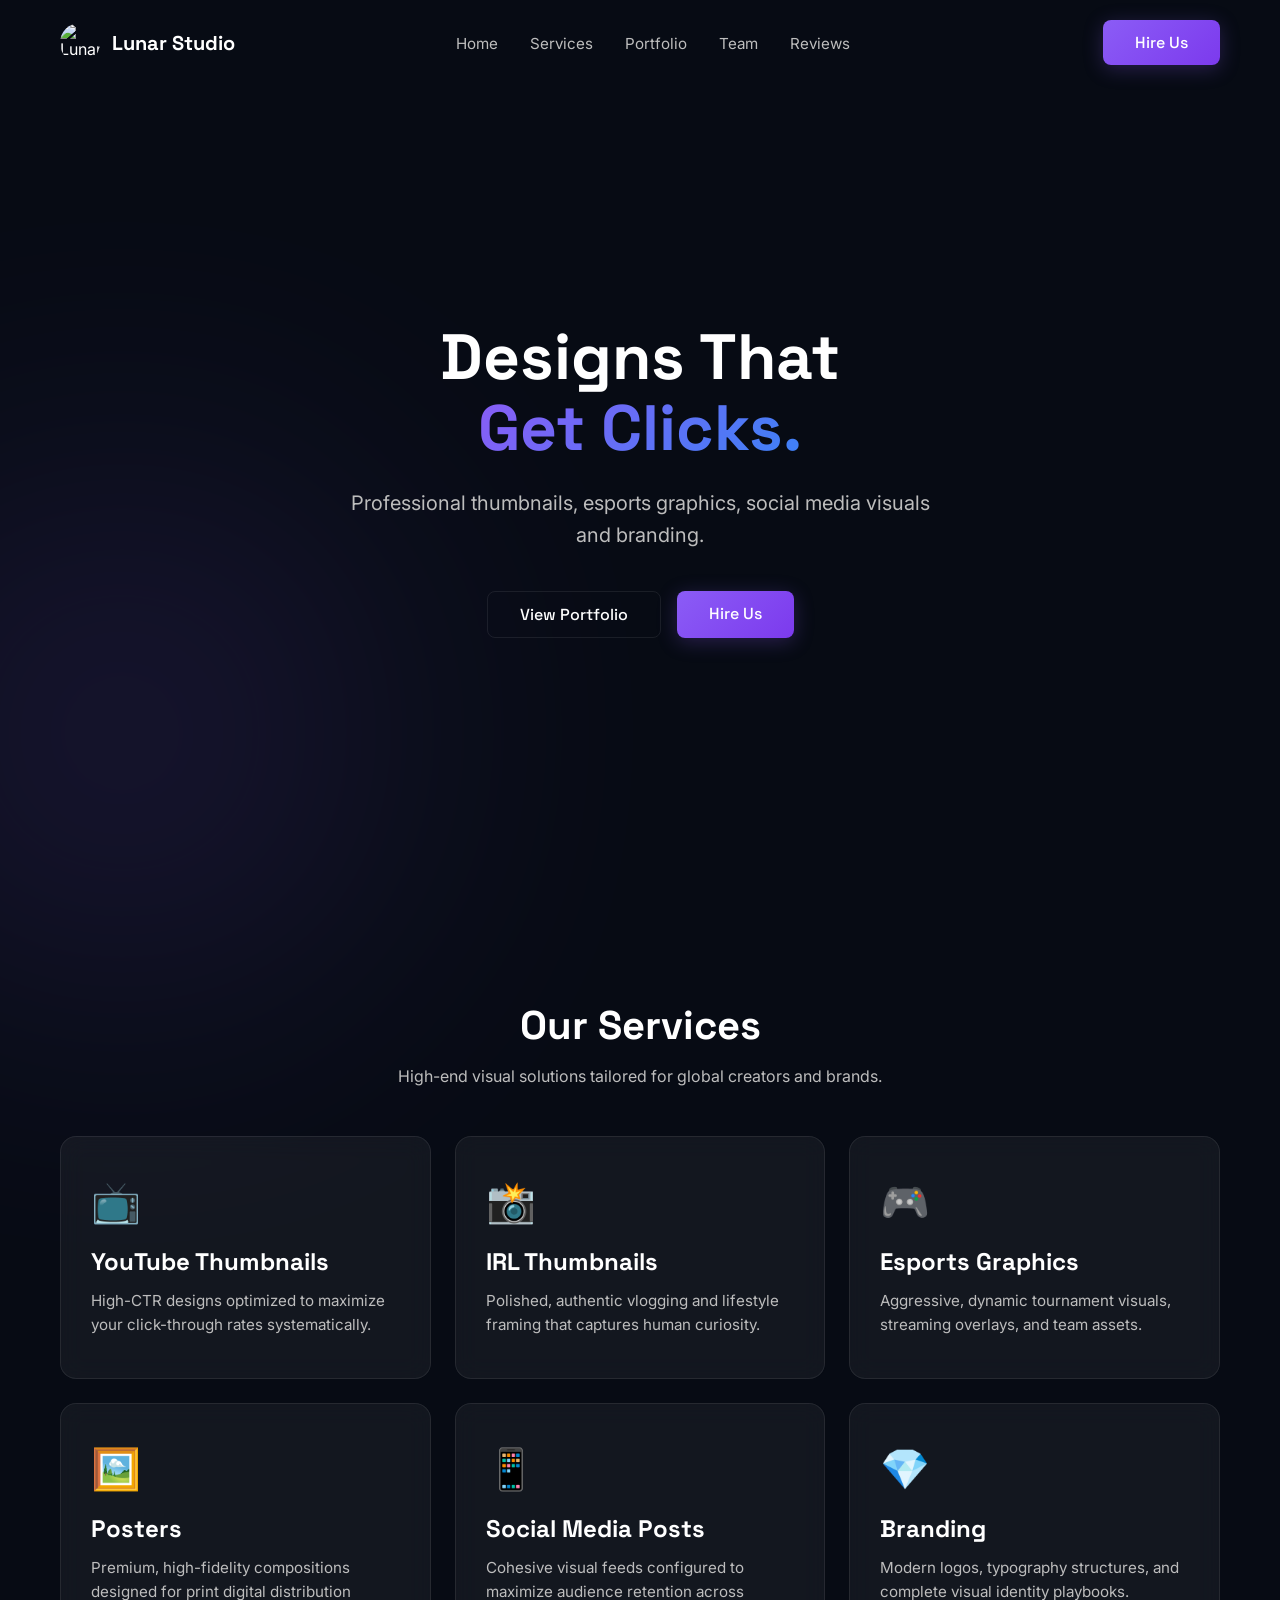
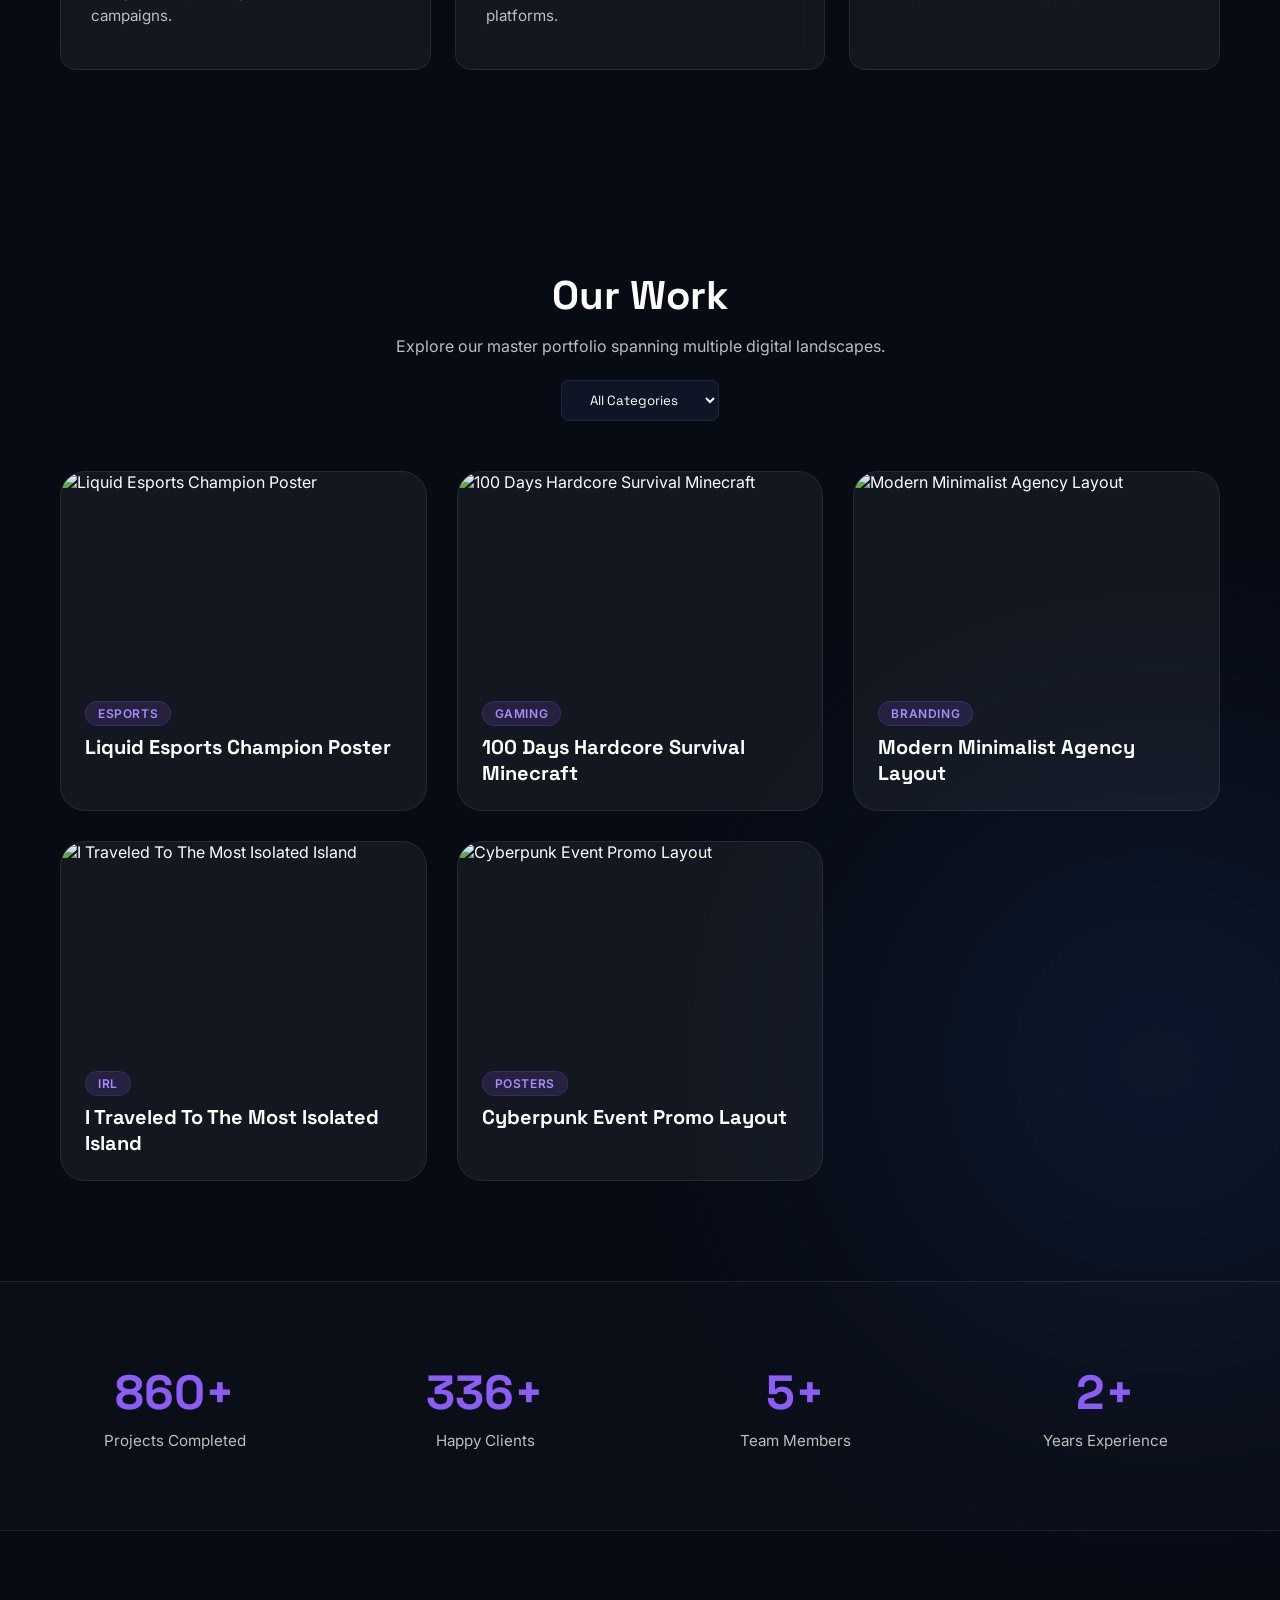
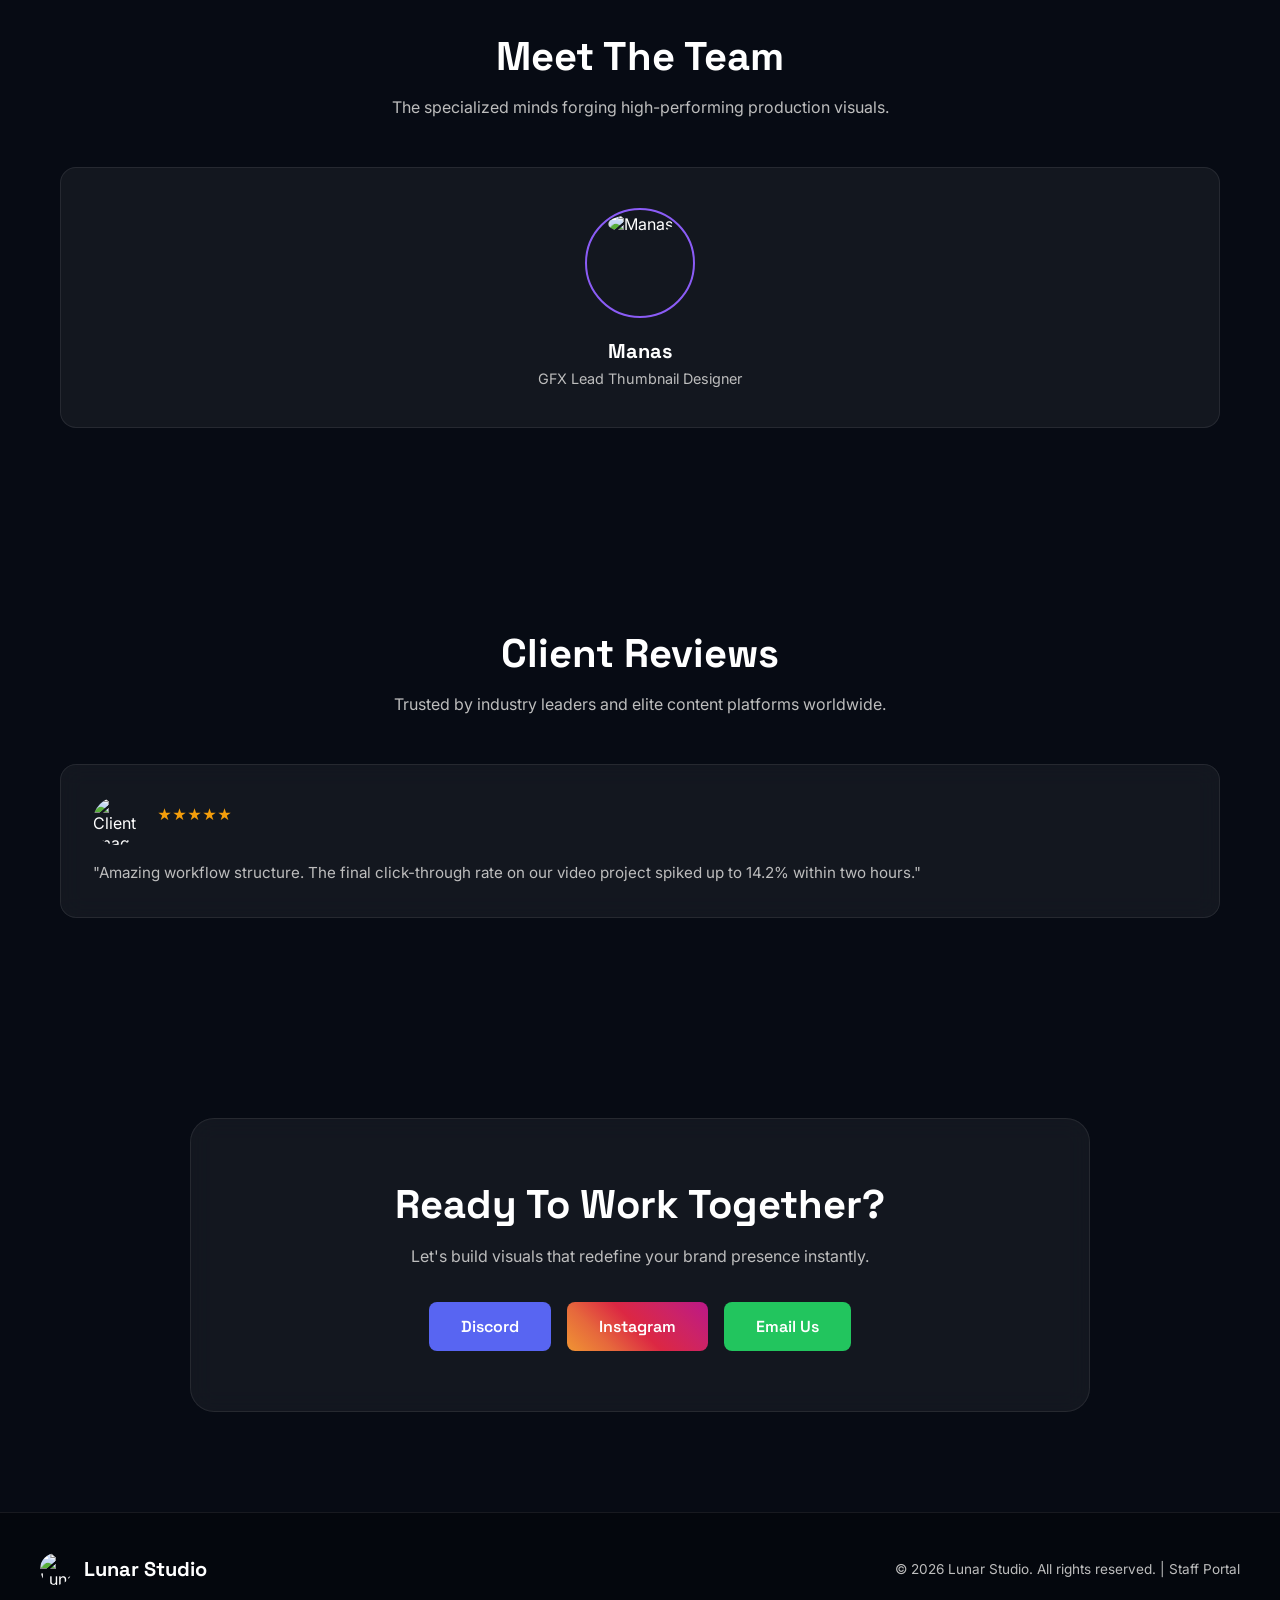
==== index.html @ 613030e0 "Add files via upload" ====
<!DOCTYPE html>
<html lang="en">
<head>
    <meta charset="UTF-8">
    <meta name="viewport" content="width=device-width, initial-scale=1.0">
    <title>Lunar Studio | Premium Creative Agency</title>
    <link rel="preconnect" href="https://fonts.googleapis.com">
    <link rel="preconnect" href="https://fonts.gstatic.com" crossorigin>
    <link href="https://fonts.googleapis.com/css2?family=Inter:wght@400;500;600&family=Space+Grotesk:wght@500;700&display=swap" rel="stylesheet">
    <link rel="stylesheet" href="style.css">
</head>
<body>

    <div class="glow-orb orb-1"></div>
    <div class="glow-orb orb-2"></div>

    <nav class="navbar">
        <div class="nav-container">
            <a href="#" class="logo-container">
                <img id="site-logo" src="https://placehold.co/100x100/8b5cf6/ffffff?text=LUNAR" alt="Lunar Studio Logo" class="nav-logo">
                <span class="agency-name">Lunar Studio</span>
            </a>
            <ul class="nav-links" id="nav-links">
                <li><a href="#home">Home</a></li>
                <li><a href="#services">Services</a></li>
                <li><a href="#portfolio">Portfolio</a></li>
                <li><a href="#team">Team</a></li>
                <li><a href="#reviews">Reviews</a></li>
                <li><a href="#contact" class="btn btn-primary mobile-cta">Hire Us</a></li>
            </ul>
            <a href="#contact" class="btn btn-primary desktop-cta">Hire Us</a>
            <button class="hamburger" id="hamburger" aria-label="Toggle Menu">
                <span></span>
                <span></span>
                <span></span>
            </button>
        </div>
    </nav>

    <section id="home" class="hero">
        <div class="hero-content">
            <h1 class="hero-headline">Designs That<br><span class="text-gradient">Get Clicks.</span></h1>
            <p class="hero-subheadline">Professional thumbnails, esports graphics, social media visuals and branding.</p>
            <div class="hero-btns">
                <a href="#portfolio" class="btn btn-secondary">View Portfolio</a>
                <a href="#contact" class="btn btn-primary">Hire Us</a>
            </div>
        </div>
    </section>

    <section id="services" class="services">
        <div class="section-header">
            <h2>Our Services</h2>
            <p>High-end visual solutions tailored for global creators and brands.</p>
        </div>
        <div class="services-grid">
            <div class="service-card">
                <div class="service-icon">📺</div>
                <h3>YouTube Thumbnails</h3>
                <p>High-CTR designs optimized to maximize your click-through rates systematically.</p>
            </div>
            <div class="service-card">
                <div class="service-icon">📸</div>
                <h3>IRL Thumbnails</h3>
                <p>Polished, authentic vlogging and lifestyle framing that captures human curiosity.</p>
            </div>
            <div class="service-card">
                <div class="service-icon">🎮</div>
                <h3>Esports Graphics</h3>
                <p>Aggressive, dynamic tournament visuals, streaming overlays, and team assets.</p>
            </div>
            <div class="service-card">
                <div class="service-icon">🖼️</div>
                <h3>Posters</h3>
                <p>Premium, high-fidelity compositions designed for print digital distribution campaigns.</p>
            </div>
            <div class="service-card">
                <div class="service-icon">📱</div>
                <h3>Social Media Posts</h3>
                <p>Cohesive visual feeds configured to maximize audience retention across platforms.</p>
            </div>
            <div class="service-card">
                <div class="service-icon">💎</div>
                <h3>Branding</h3>
                <p>Modern logos, typography structures, and complete visual identity playbooks.</p>
            </div>
        </div>
    </section>

    <section id="portfolio" class="portfolio">
        <div class="section-header">
            <h2>Our Work</h2>
            <p>Explore our master portfolio spanning multiple digital landscapes.</p>
            <div class="filter-container">
                <select id="portfolio-filter" class="filter-dropdown">
                    <option value="All">All Categories</option>
                    <option value="Gaming">Gaming</option>
                    <option value="IRL">IRL</option>
                    <option value="Esports">Esports</option>
                    <option value="Posters">Posters</option>
                    <option value="Branding">Branding</option>
                </select>
            </div>
        </div>
        <div class="portfolio-grid" id="portfolio-grid">
            </div>
    </section>

    <section class="stats">
        <div class="stats-grid">
            <div class="stat-item">
                <h3 class="stat-number" data-target="1200">0</h3>
                <p>Projects Completed</p>
            </div>
            <div class="stat-item">
                <h3 class="stat-number" data-target="450">0</h3>
                <p>Happy Clients</p>
            </div>
            <div class="stat-item">
                <h3 class="stat-number" data-target="12">0</h3>
                <p>Team Members</p>
            </div>
            <div class="stat-item">
                <h3 class="stat-number" data-target="5">0</h3>
                <p>Years Experience</p>
            </div>
        </div>
    </section>

    <section id="team" class="team">
        <div class="section-header">
            <h2>Meet The Team</h2>
            <p>The specialized minds forging high-performing production visuals.</p>
        </div>
        <div class="team-grid" id="team-grid">
            </div>
    </section>

    <section id="reviews" class="reviews">
        <div class="section-header">
            <h2>Client Reviews</h2>
            <p>Trusted by industry leaders and elite content platforms worldwide.</p>
        </div>
        <div class="reviews-grid" id="reviews-grid">
            </div>
    </section>

      <!-- Contact Section -->
    <section id="contact" class="contact">
        <div class="contact-card">
            <h2>Ready To Work Together?</h2>
            <p>Let's build visuals that redefine your brand presence instantly.</p>
            <div class="contact-buttons">
                <!-- Discord Server Invite Link -->
                <a href="https://discord.gg/dJpyZ68eRt" target="_blank" rel="noopener noreferrer" class="btn-social discord">Discord</a>
                
                <!-- Instagram Profile Link -->
                <a href="https://www.instagram.com/lunarstudiooo?igsh=M3kwbTF4eXU2NmFo" target="_blank" rel="noopener noreferrer" class="btn-social instagram">Instagram</a>
                
                <!-- Direct Email Action Link -->
                <a href="mailto:officailluanarstudio@gmail.com" class="btn-social email">Email Us</a>
            </div>
        </div>
    </section>


    <footer class="footer">
        <div class="footer-container">
            <div class="footer-left">
                <img src="https://placehold.co/100x100/8b5cf6/ffffff?text=LUNAR" alt="Lunar Studio Logo" class="footer-logo logo-ref">
                <span class="agency-name">Lunar Studio</span>
            </div>
            <p class="copyright">&copy; 2026 Lunar Studio. All rights reserved. | <a href="adminpanel/index.html" class="admin-link">Staff Portal</a></p>
        </div>
    </footer>

    <div class="modal" id="portfolio-modal" aria-hidden="true">
        <button class="modal-close" id="modal-close" aria-label="Close Preview">&times;</button>
        <div class="modal-content">
            <img src="" id="modal-img" alt="Enlarged Portfolio View">
            <div class="modal-meta">
                <span class="badge" id="modal-badge">Category</span>
                <h3 id="modal-title">Project Title</h3>
            </div>
        </div>
    </div>

    <script src="script.js"></script>
</body>
</html>
---- style.css ----
/* Base Variables & Layout */
:root {
    --primary: #8B5CF6;
    --secondary: #3B82F6;
    --background: #070B14;
    --card-bg: rgba(255, 255, 255, 0.05);
    --border: rgba(255, 255, 255, 0.08);
    --text-main: #FFFFFF;
    --text-muted: #BDBDBD;
    --font-heading: 'Space Grotesk', sans-serif;
    --font-body: 'Inter', sans-serif;
}

* {
    box-sizing: border-box;
    margin: 0;
    padding: 0;
    scroll-behavior: smooth;
}

body {
    background-color: var(--background);
    color: var(--text-main);
    font-family: var(--font-body);
    overflow-x: hidden;
    position: relative;
}

/* Background Ambient Glows */
.glow-orb {
    position: absolute;
    width: 500px;
    height: 500px;
    border-radius: 50%;
    pointer-events: none;
    z-index: -1;
    filter: blur(140px);
    opacity: 0.15;
}
.orb-1 {
    top: 10%;
    left: -10%;
    background: var(--primary);
}
.orb-2 {
    top: 50%;
    right: -10%;
    background: var(--secondary);
}

/* Global Typography Elements */
h1, h2, h3 {
    font-family: var(--font-heading);
    font-weight: 700;
}

.text-gradient {
    background: linear-gradient(135deg, var(--primary), var(--secondary));
    -webkit-background-clip: text;
    -webkit-text-fill-color: transparent;
}

.section-header {
    text-align: center;
    max-width: 600px;
    margin: 0 auto 50px auto;
    padding: 0 20px;
}

.section-header h2 {
    font-size: 2.5rem;
    margin-bottom: 15px;
}

.section-header p {
    color: var(--text-muted);
}

/* Resilient Buttons */
.btn {
    display: inline-block;
    padding: 12px 32px;
    font-family: var(--font-heading);
    font-weight: 500;
    text-decoration: none;
    border-radius: 8px;
    transition: transform 0.2s cubic-bezier(0.16, 1, 0.3, 1), box-shadow 0.2s ease;
    cursor: pointer;
}

.btn-primary {
    background: linear-gradient(135deg, var(--primary), #7c3aed);
    color: white;
    border: none;
    box-shadow: 0 4px 20px rgba(139, 92, 246, 0.25);
}

.btn-primary:hover {
    transform: translateY(-2px);
    box-shadow: 0 6px 24px rgba(139, 92, 246, 0.4);
}

.btn-secondary {
    background: transparent;
    color: white;
    border: 1px solid var(--border);
}

.btn-secondary:hover {
    background: rgba(255, 255, 255, 0.03);
    border-color: var(--text-muted);
}

/* Glassmorphism Layout Foundations */
.glass-panel {
    background: var(--card-bg);
    backdrop-filter: blur(12px);
    -webkit-backdrop-filter: blur(12px);
    border: 1px solid var(--border);
}

/* Navbar Component */
.navbar {
    position: fixed;
    top: 0;
    width: 100%;
    z-index: 1000;
    transition: background-color 0.3s ease, border-color 0.3s ease;
    border-bottom: 1px solid transparent;
}

.navbar.scrolled {
    background: rgba(7, 11, 20, 0.75);
    backdrop-filter: blur(16px);
    -webkit-backdrop-filter: blur(16px);
    border-bottom-color: var(--border);
}

.nav-container {
    max-width: 1200px;
    margin: 0 auto;
    padding: 20px;
    display: flex;
    justify-content: space-between;
    align-items: center;
}

.logo-container {
    display: flex;
    align-items: center;
    gap: 12px;
    text-decoration: none;
    color: #fff;
}

.nav-logo {
    width: 40px;
    height: 40px;
    border-radius: 50%;
    object-fit: cover;
}

.agency-name {
    font-family: var(--font-heading);
    font-weight: 700;
    font-size: 1.25rem;
}

.nav-links {
    display: flex;
    align-items: center;
    gap: 32px;
    list-style: none;
}

.nav-links a {
    color: var(--text-muted);
    text-decoration: none;
    font-size: 0.95rem;
    transition: color 0.2s ease;
}

.nav-links a:hover {
    color: #fff;
}

.mobile-cta { display: none; }
.hamburger { display: none; background: none; border: none; cursor: pointer; }

/* Hero Component */
.hero {
    min-height: 100vh;
    display: flex;
    align-items: center;
    justify-content: center;
    text-align: center;
    padding: 120px 20px 60px 20px;
}

.hero-headline {
    font-size: 4rem;
    line-height: 1.1;
    margin-bottom: 24px;
}

.hero-subheadline {
    color: var(--text-muted);
    font-size: 1.25rem;
    max-width: 600px;
    margin: 0 auto 40px auto;
    line-height: 1.6;
}

.hero-btns {
    display: flex;
    gap: 16px;
    justify-content: center;
}

/* Services Layout */
.services { padding: 100px 20px; max-width: 1200px; margin: 0 auto; }
.services-grid {
    display: grid;
    grid-template-columns: repeat(auto-fit, minmax(300px, 1fr));
    gap: 24px;
}

.service-card {
    background: var(--card-bg);
    backdrop-filter: blur(12px);
    -webkit-backdrop-filter: blur(12px);
    border: 1px solid var(--border);
    padding: 40px 30px;
    border-radius: 16px;
    transition: transform 0.3s cubic-bezier(0.16, 1, 0.3, 1), box-shadow 0.3s ease;
}

.service-card:hover {
    transform: translateY(-8px);
    border-color: rgba(139, 92, 246, 0.3);
    box-shadow: 0 12px 30px rgba(139, 92, 246, 0.1);
}

.service-icon {
    font-size: 2.5rem;
    margin-bottom: 20px;
}

.service-card h3 { font-size: 1.5rem; margin-bottom: 12px; }
.service-card p { color: var(--text-muted); line-height: 1.6; font-size: 0.95rem; }

/* Portfolio Base Layout Grid */
.portfolio { padding: 100px 20px; max-width: 1200px; margin: 0 auto; }
.filter-container { margin-top: 24px; }
.filter-dropdown {
    background: #0d1527;
    color: white;
    border: 1px solid var(--border);
    padding: 10px 24px;
    border-radius: 8px;
    font-family: var(--font-heading);
    cursor: pointer;
    outline: none;
}

.portfolio-grid {
    display: grid;
    grid-template-columns: repeat(auto-fit, minmax(340px, 1fr));
    gap: 30px;
}

.portfolio-card {
    background: var(--card-bg);
    border: 1px solid var(--border);
    border-radius: 25px;
    overflow: hidden;
    cursor: pointer;
    position: relative;
    transition: opacity 0.4s ease, transform 0.4s ease;
}

.portfolio-thumb-wrapper {
    width: 100%;
    aspect-ratio: 16 / 9;
    overflow: hidden;
    position: relative;
}

.portfolio-card img {
    width: 100%;
    height: 100%;
    object-fit: cover;
    transition: transform 0.5s ease;
}

.portfolio-card:hover img {
    transform: scale(1.06);
}

.portfolio-info {
    padding: 24px;
    display: flex;
    flex-direction: column;
    gap: 8px;
}

.badge {
    align-self: flex-start;
    background: rgba(139, 92, 246, 0.15);
    color: #a78bfa;
    padding: 4px 12px;
    border-radius: 50px;
    font-size: 0.75rem;
    font-weight: 600;
    text-transform: uppercase;
    letter-spacing: 0.05em;
    border: 1px solid rgba(139, 92, 246, 0.2);
}

.portfolio-info h3 { font-size: 1.25rem; }

/* Stats Engine Elements */
.stats { padding: 80px 20px; background: rgba(255,255,255,0.01); border-top: 1px solid var(--border); border-bottom: 1px solid var(--border); }
.stats-grid { max-width: 1200px; margin: 0 auto; display: grid; grid-template-columns: repeat(auto-fit, minmax(200px, 1fr)); gap: 40px; text-align: center; }
.stat-number { font-size: 3rem; font-family: var(--font-heading); color: var(--primary); margin-bottom: 8px; }
.stat-item p { color: var(--text-muted); font-size: 0.95rem; }

/* Team Section Module Layouts */
.team { padding: 100px 20px; max-width: 1200px; margin: 0 auto; }
.team-grid { display: grid; grid-template-columns: repeat(auto-fit, minmax(250px, 1fr)); gap: 30px; }
.team-card { background: var(--card-bg); border: 1px solid var(--border); padding: 40px 24px; border-radius: 16px; text-align: center; transition: transform 0.3s ease; }
.team-card:hover { transform: translateY(-5px); }
.avatar-wrapper { width: 110px; height: 110px; border-radius: 50%; margin: 0 auto 20px auto; padding: 4px; border: 2px solid var(--primary); }
.team-avatar { width: 100%; height: 100%; border-radius: 50%; object-fit: cover; }
.team-card h3 { font-size: 1.25rem; margin-bottom: 6px; }
.team-card p { color: var(--text-muted); font-size: 0.9rem; }

/* Reviews Layout Configuration */
.reviews { padding: 100px 20px; max-width: 1200px; margin: 0 auto; }
.reviews-grid { display: grid; grid-template-columns: repeat(auto-fit, minmax(320px, 1fr)); gap: 24px; }
.review-card { background: var(--card-bg); backdrop-filter: blur(12px); -webkit-backdrop-filter: blur(12px); border: 1px solid var(--border); padding: 32px; border-radius: 16px; }
.review-user { display: flex; align-items: center; gap: 16px; margin-bottom: 16px; }
.review-avatar { width: 48px; height: 48px; border-radius: 50%; object-fit: cover; }
.star-rating { color: #f59e0b; margin-bottom: 12px; font-size: 0.9rem; }
.review-card p { color: var(--text-muted); line-height: 1.6; font-size: 0.95rem; }

/* Contact Component Interface */
.contact { padding: 100px 20px; max-width: 1200px; margin: 0 auto; }
.contact-card { background: var(--card-bg); backdrop-filter: blur(12px); -webkit-backdrop-filter: blur(12px); border: 1px solid var(--border); border-radius: 24px; padding: 60px 40px; text-align: center; max-width: 900px; margin: 0 auto; }
.contact-card h2 { font-size: 2.5rem; margin-bottom: 16px; }
.contact-card p { color: var(--text-muted); margin-bottom: 36px; }
.contact-buttons { display: flex; gap: 16px; justify-content: center; flex-wrap: wrap; }

.btn-social {
    padding: 14px 32px;
    border-radius: 8px;
    text-decoration: none;
    font-weight: 600;
    font-family: var(--font-heading);
    transition: transform 0.2s ease;
    color: #fff;
}
.btn-social:hover { transform: translateY(-3px); }
.discord { background: #5865F2; }
.instagram { background: linear-gradient(45deg, #f09433, #e6683c, #dc2743, #cc2366, #bc1888); }
.email { background: #22c55e; }

/* Footer Design Architecture */
.footer { padding: 40px 20px; border-top: 1px solid var(--border); background: #04070d; }
.footer-container { max-width: 1200px; margin: 0 auto; display: flex; justify-content: space-between; align-items: center; flex-wrap: wrap; gap: 20px; }
.footer-left { display: flex; align-items: center; gap: 12px; }
.footer-logo { width: 32px; height: 32px; border-radius: 50%; }
.copyright { color: var(--text-muted); font-size: 0.85rem; }
.admin-link { color: var(--text-muted); text-decoration: none; }
.admin-link:hover { color: var(--primary); }

/* Fullscreen Lightbox Modal */
.modal {
    position: fixed;
    top: 0; left: 0; width: 100%; height: 100%;
    background: rgba(4, 7, 13, 0.95);
    z-index: 2000;
    display: none;
    align-items: center;
    justify-content: center;
    padding: 20px;
}
.modal.active { display: flex; }
.modal-close { position: absolute; top: 24px; right: 24px; background: none; border: none; color: white; font-size: 2.5rem; cursor: pointer; }
.modal-content { max-width: 1000px; width: 100%; display: flex; flex-direction: column; gap: 20px; }
.modal-content img { width: 100%; max-height: 75vh; object-fit: contain; border-radius: 12px; }
.modal-meta { display: flex; flex-direction: column; gap: 8px; }

/* Responsive Adjustments */
@media (max-width: 900px) {
    .hero-headline { font-size: 2.75rem; }
    .desktop-cta { display: none; }
    .mobile-cta { display: block; width: 100%; text-align: center; }
    .hamburger { display: block; }
    
    .nav-links {
        position: fixed;
        top: 80px; left: -100%; width: 100%; height: calc(100vh - 80px);
        background: rgba(7, 11, 20, 0.98);
        backdrop-filter: blur(20px);
        flex-direction: column;
        padding: 40px 20px;
        justify-content: flex-start;
        gap: 30px;
        transition: left 0.3s cubic-bezier(0.16, 1, 0.3, 1);
        border-top: 1px solid var(--border);
    }
    .nav-links.active { left: 0; }
    .footer-container { flex-direction: column; text-align: center; }
}
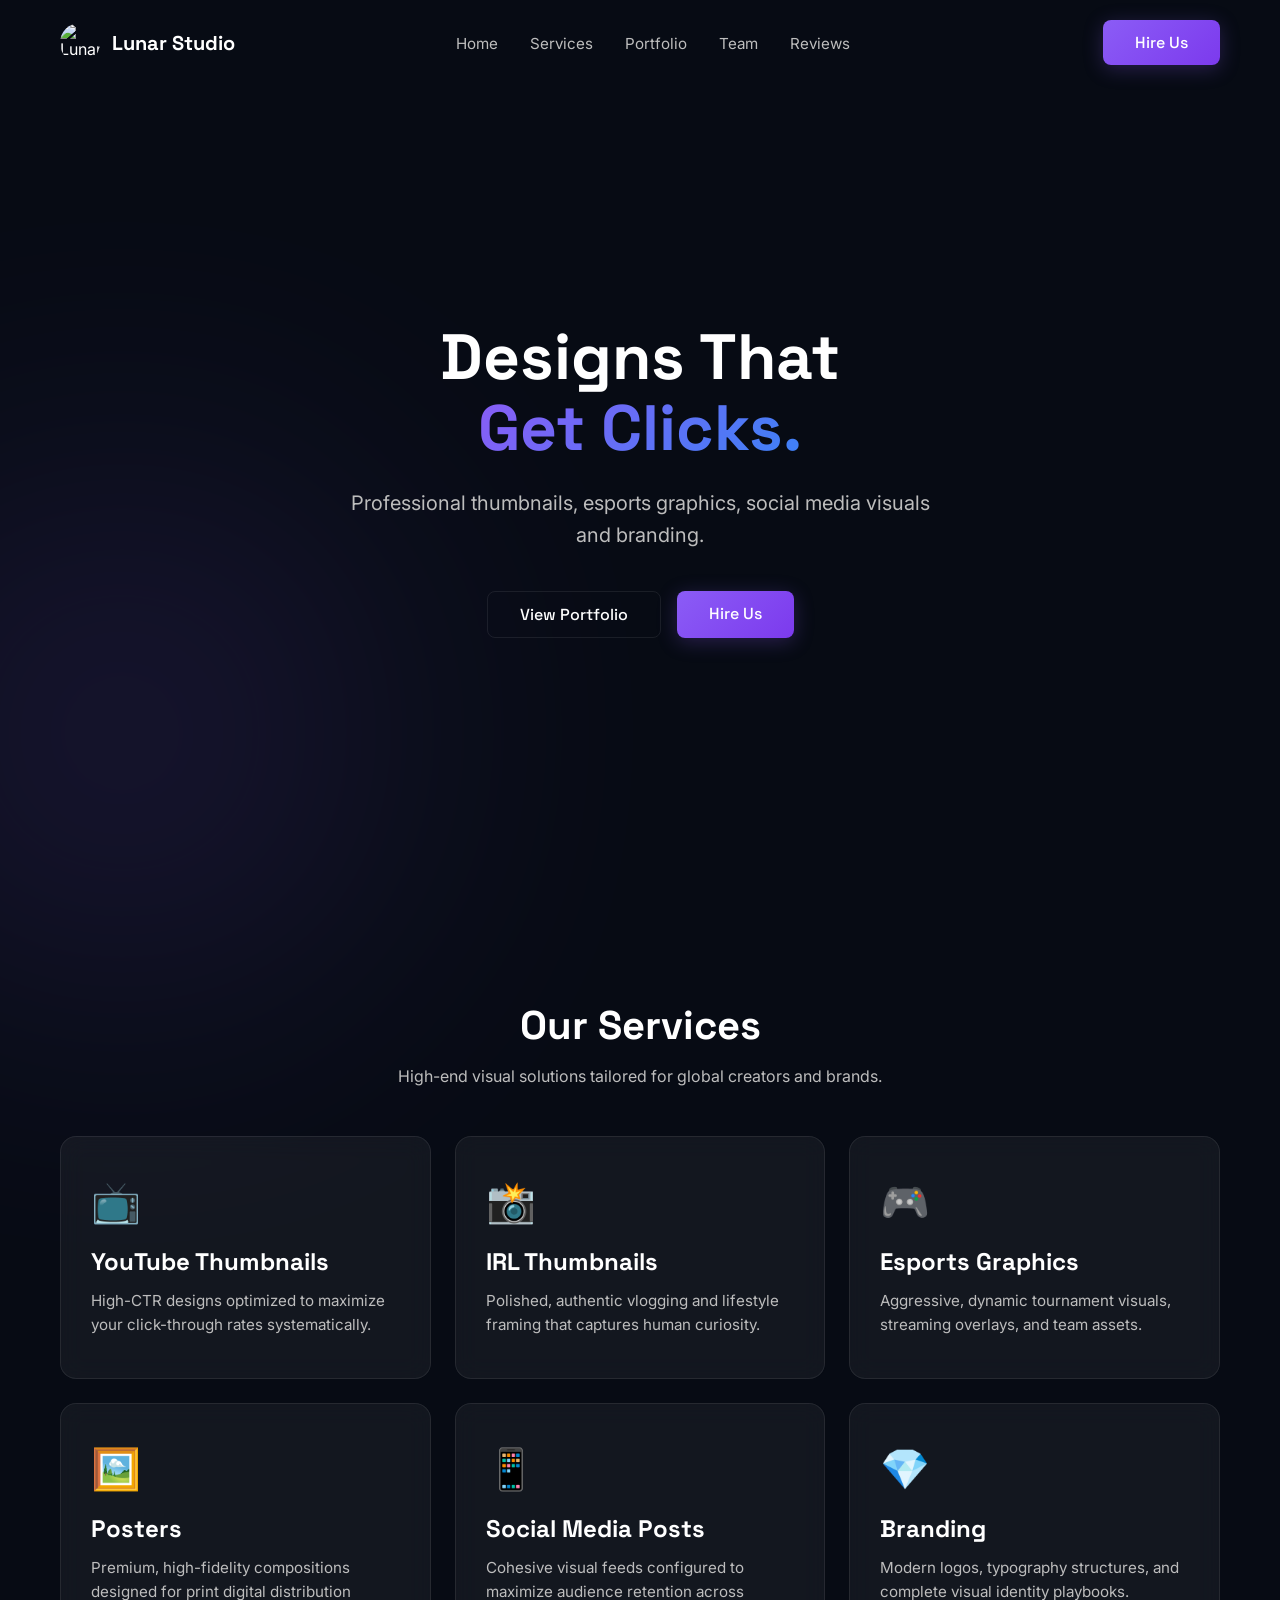
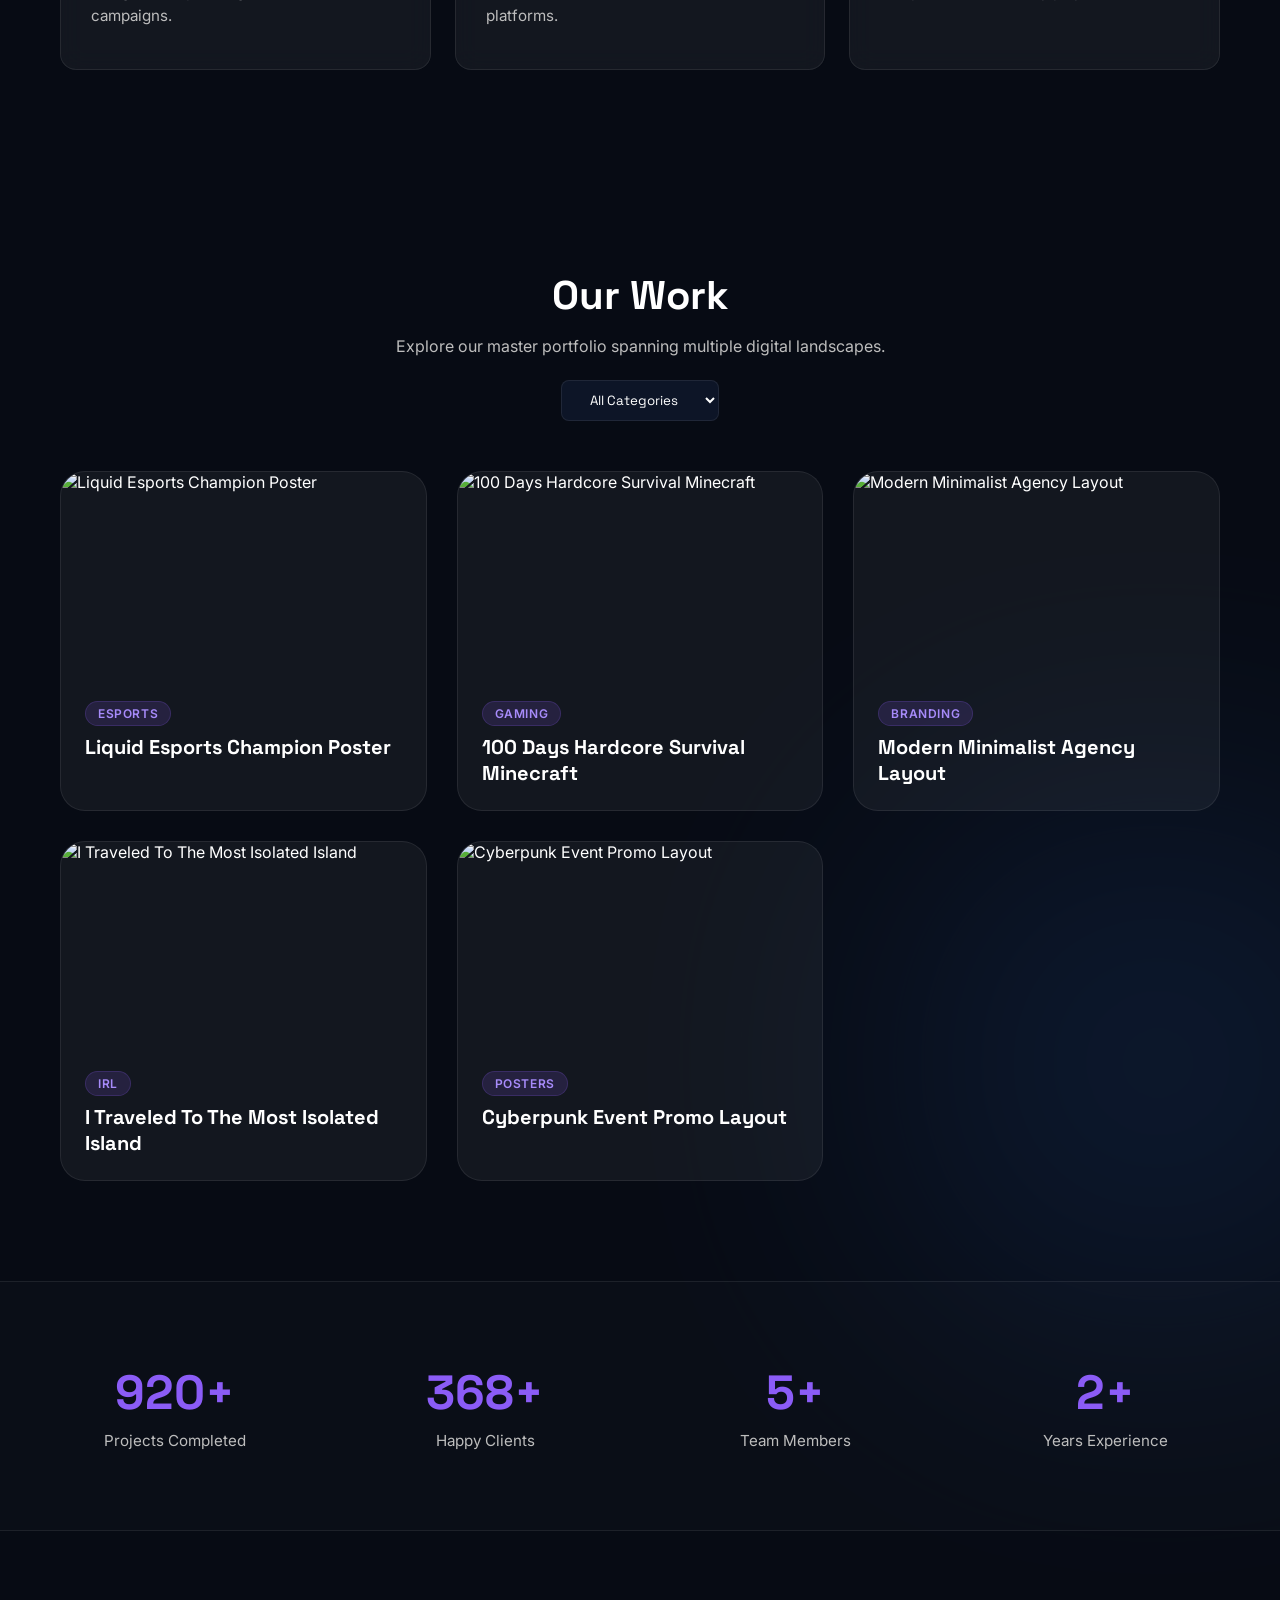
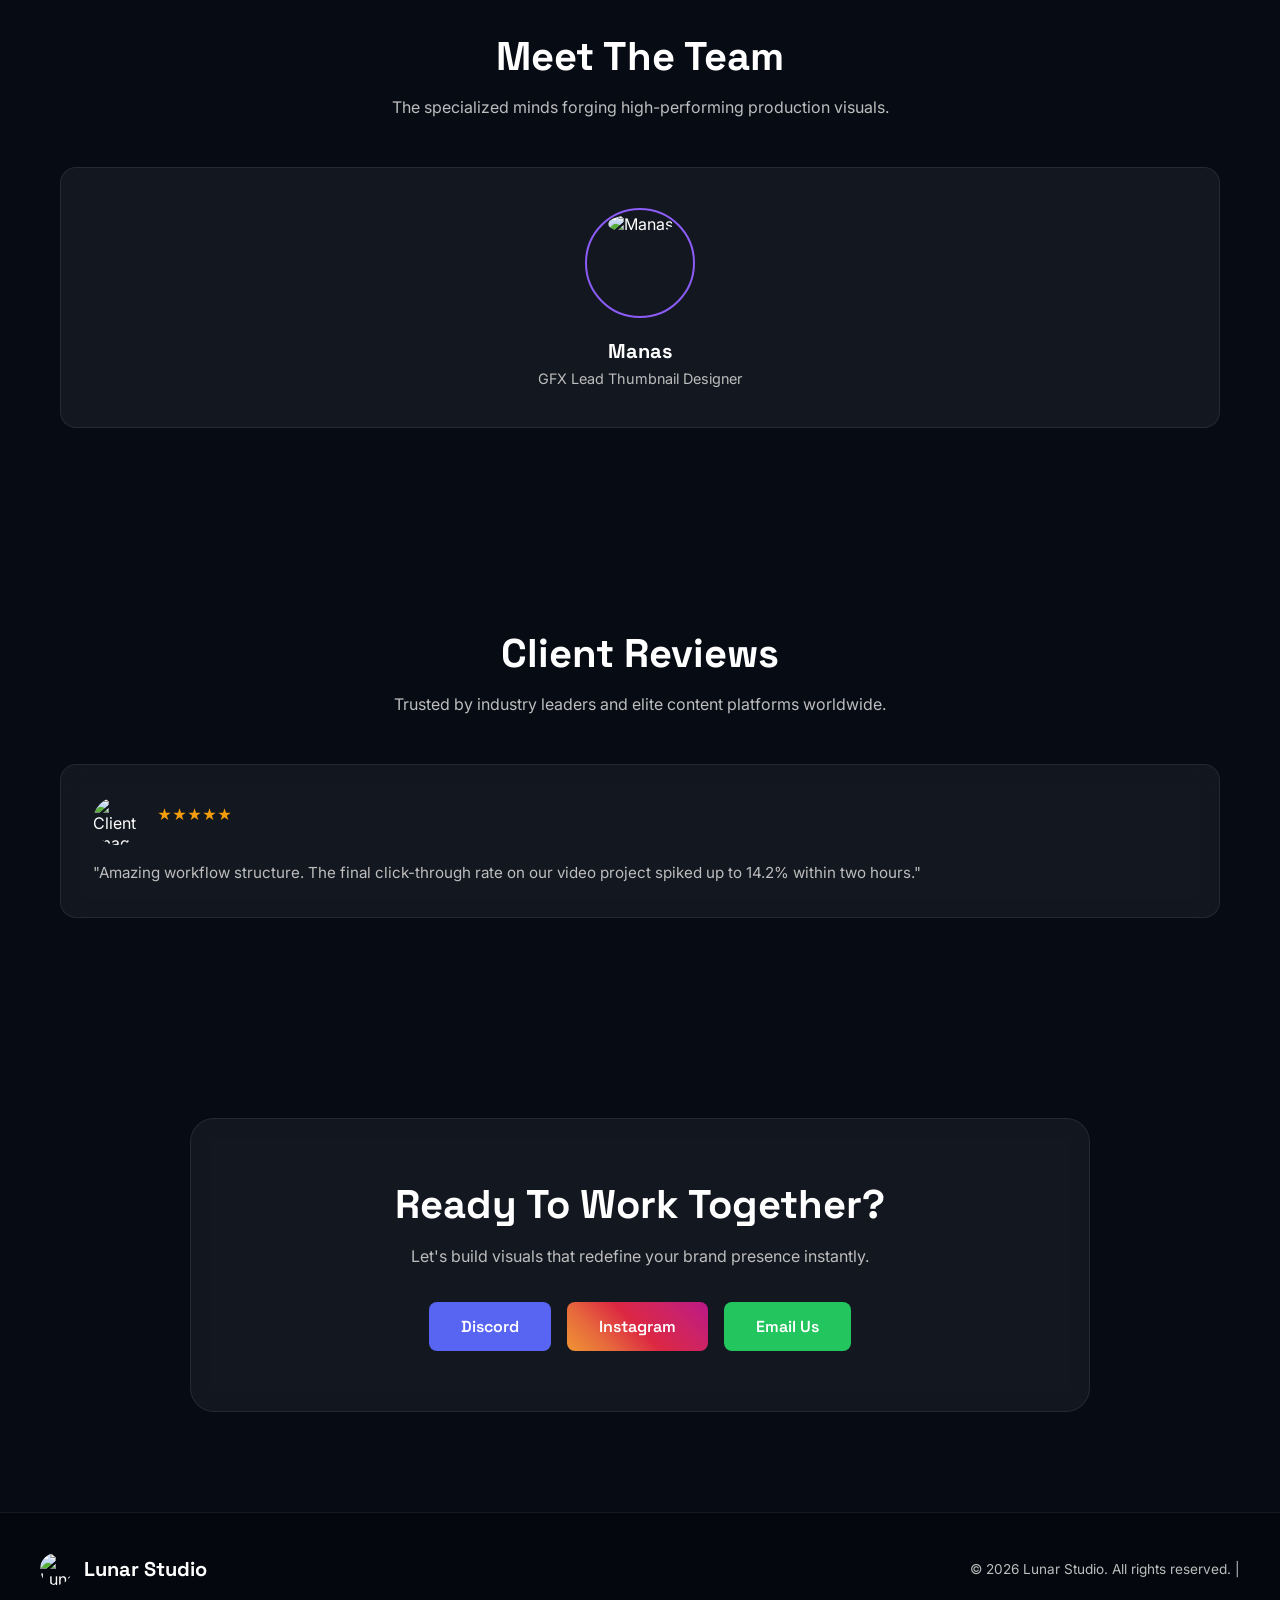
==== commit abae95a7: "Update index.html" ====
--- a/index.html
+++ b/index.html
@@ -170,7 +170,7 @@
                 <img src="https://placehold.co/100x100/8b5cf6/ffffff?text=LUNAR" alt="Lunar Studio Logo" class="footer-logo logo-ref">
                 <span class="agency-name">Lunar Studio</span>
             </div>
-            <p class="copyright">&copy; 2026 Lunar Studio. All rights reserved. | <a href="adminpanel/index.html" class="admin-link">Staff Portal</a></p>
+            <p class="copyright">&copy; 2026 Lunar Studio. All rights reserved. | 
         </div>
     </footer>
 
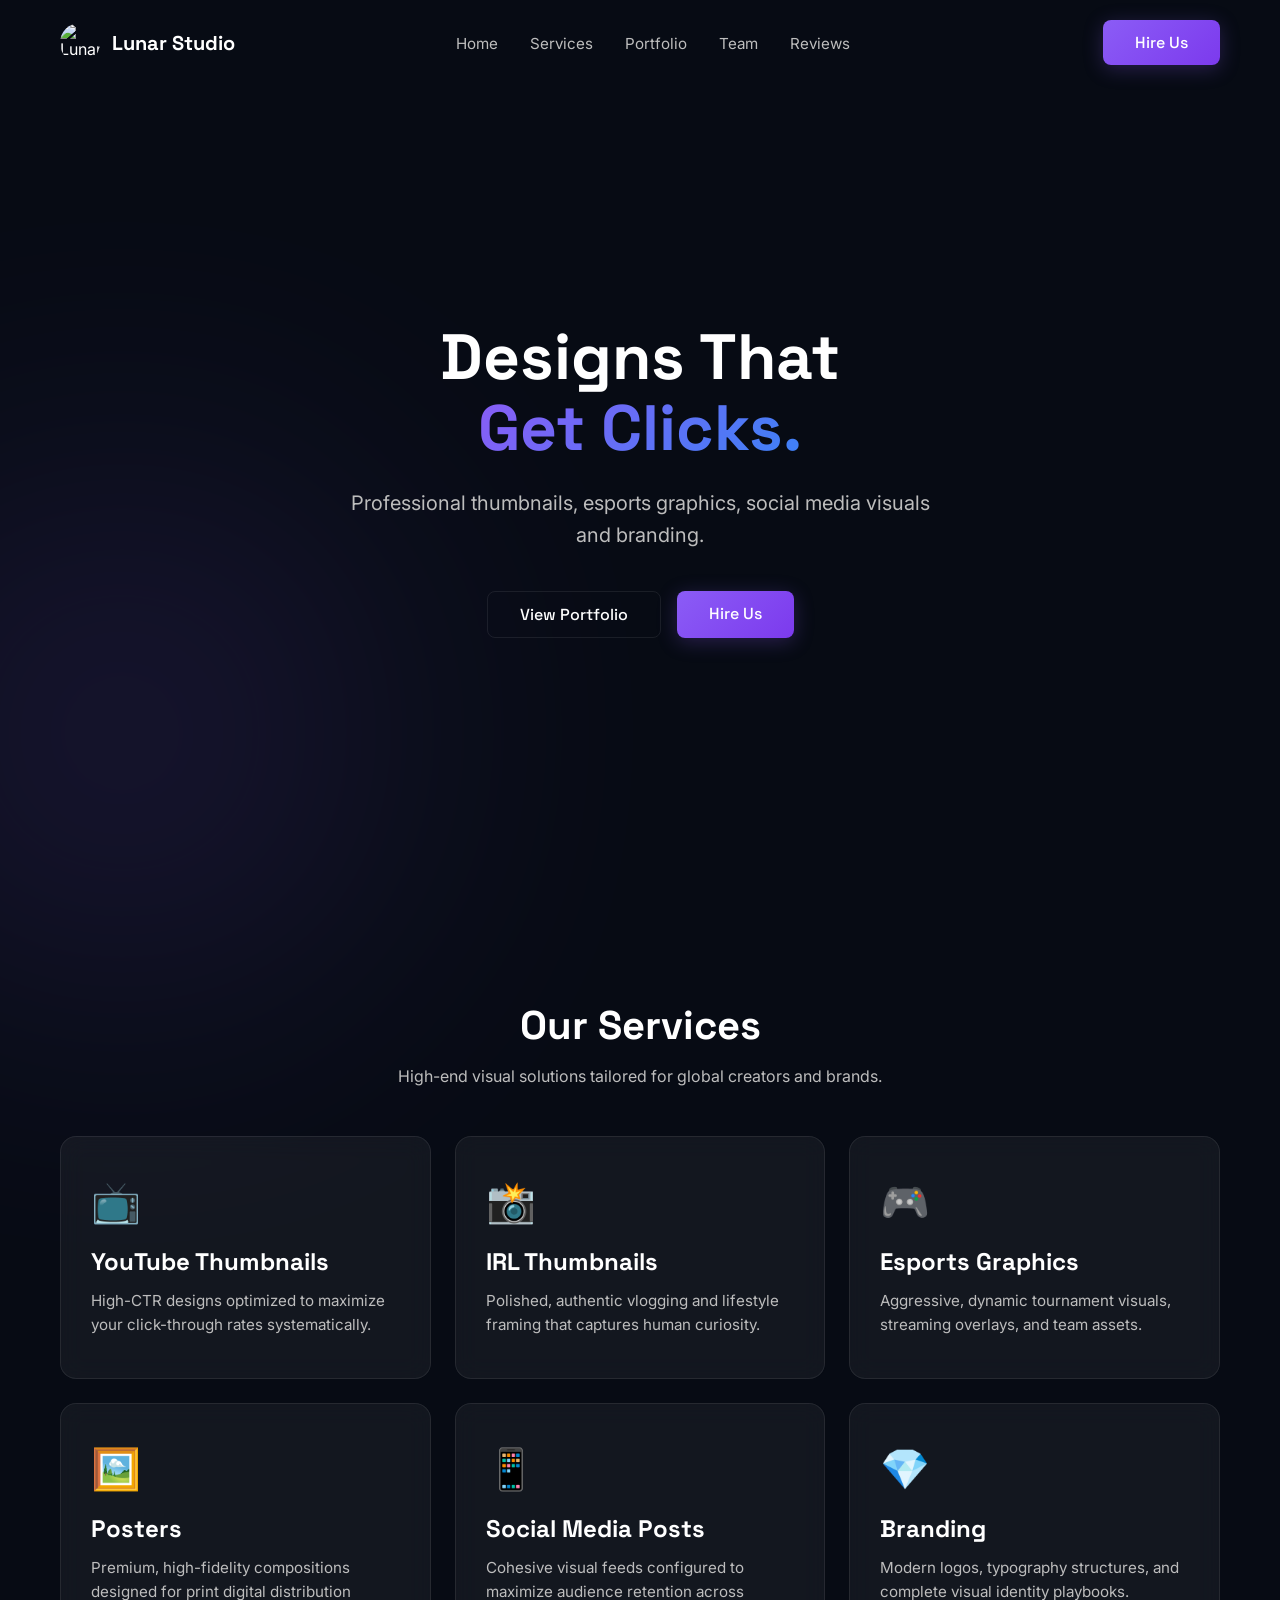
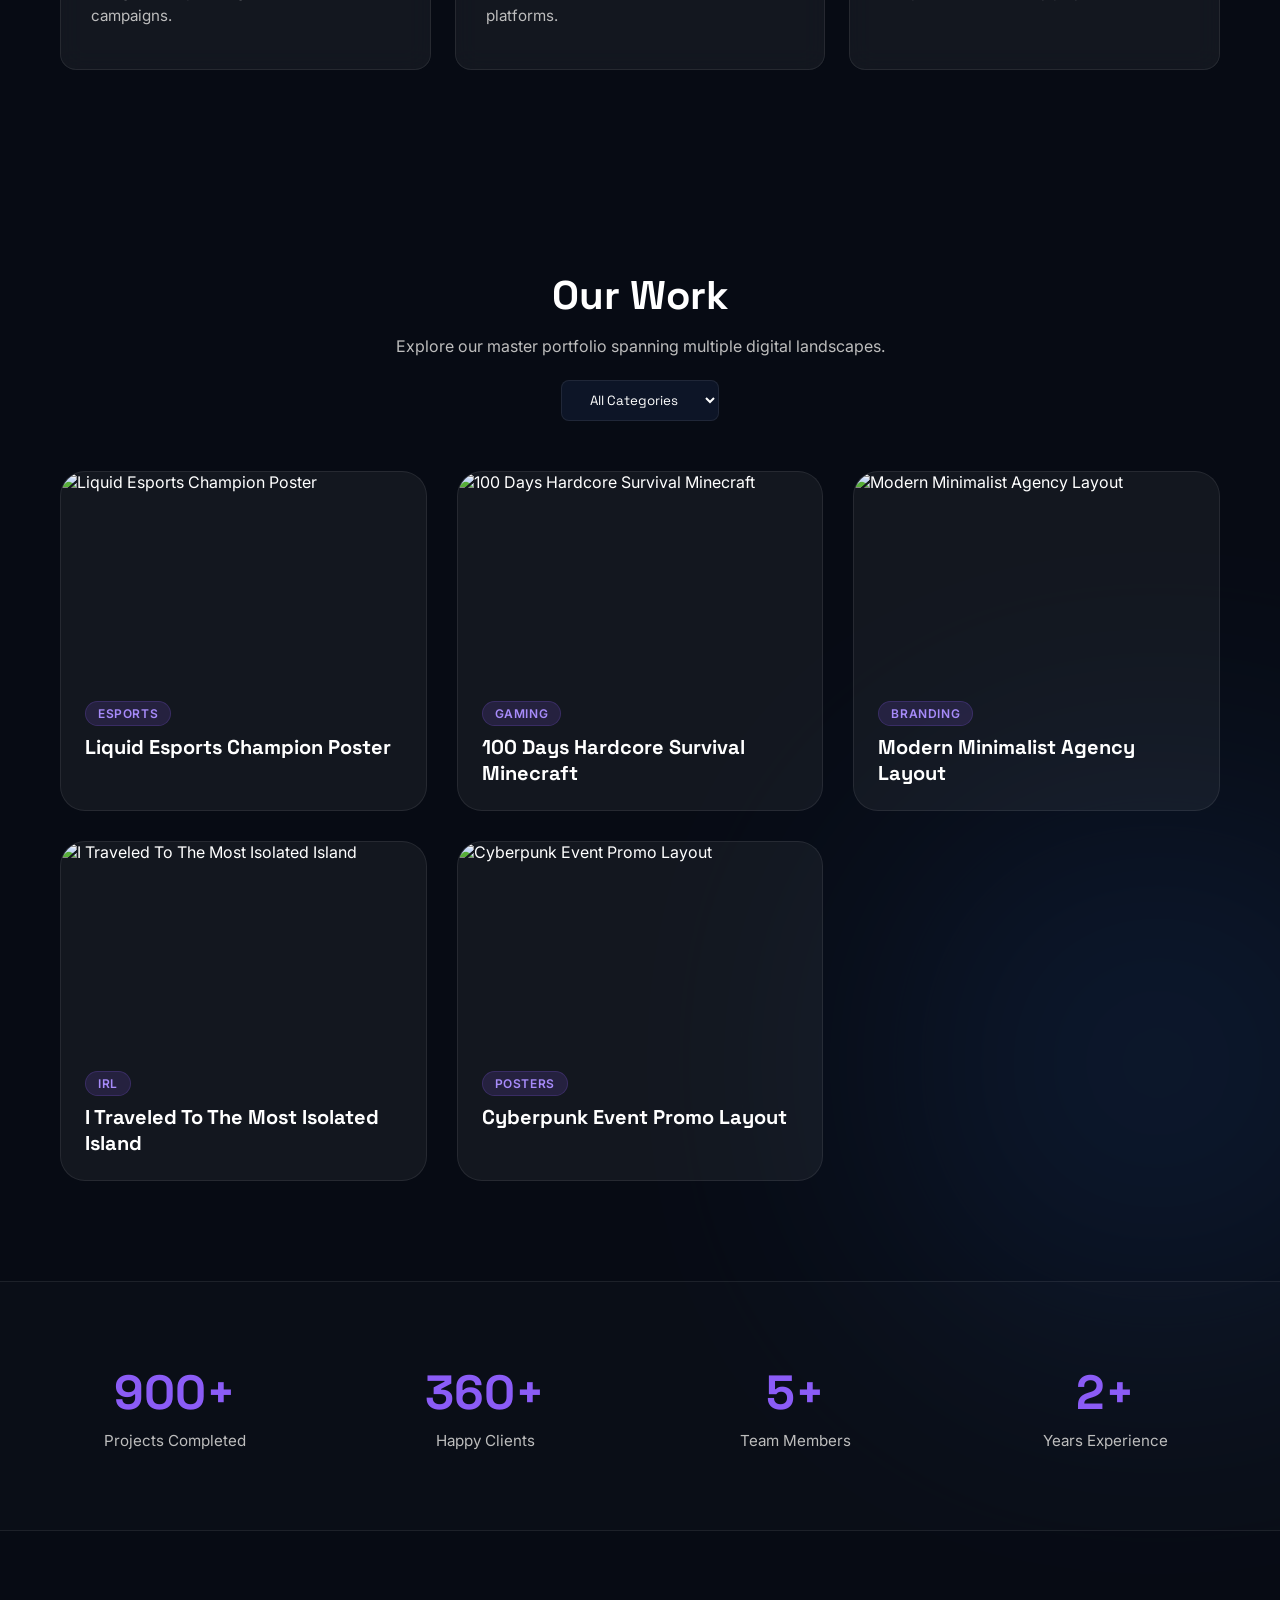
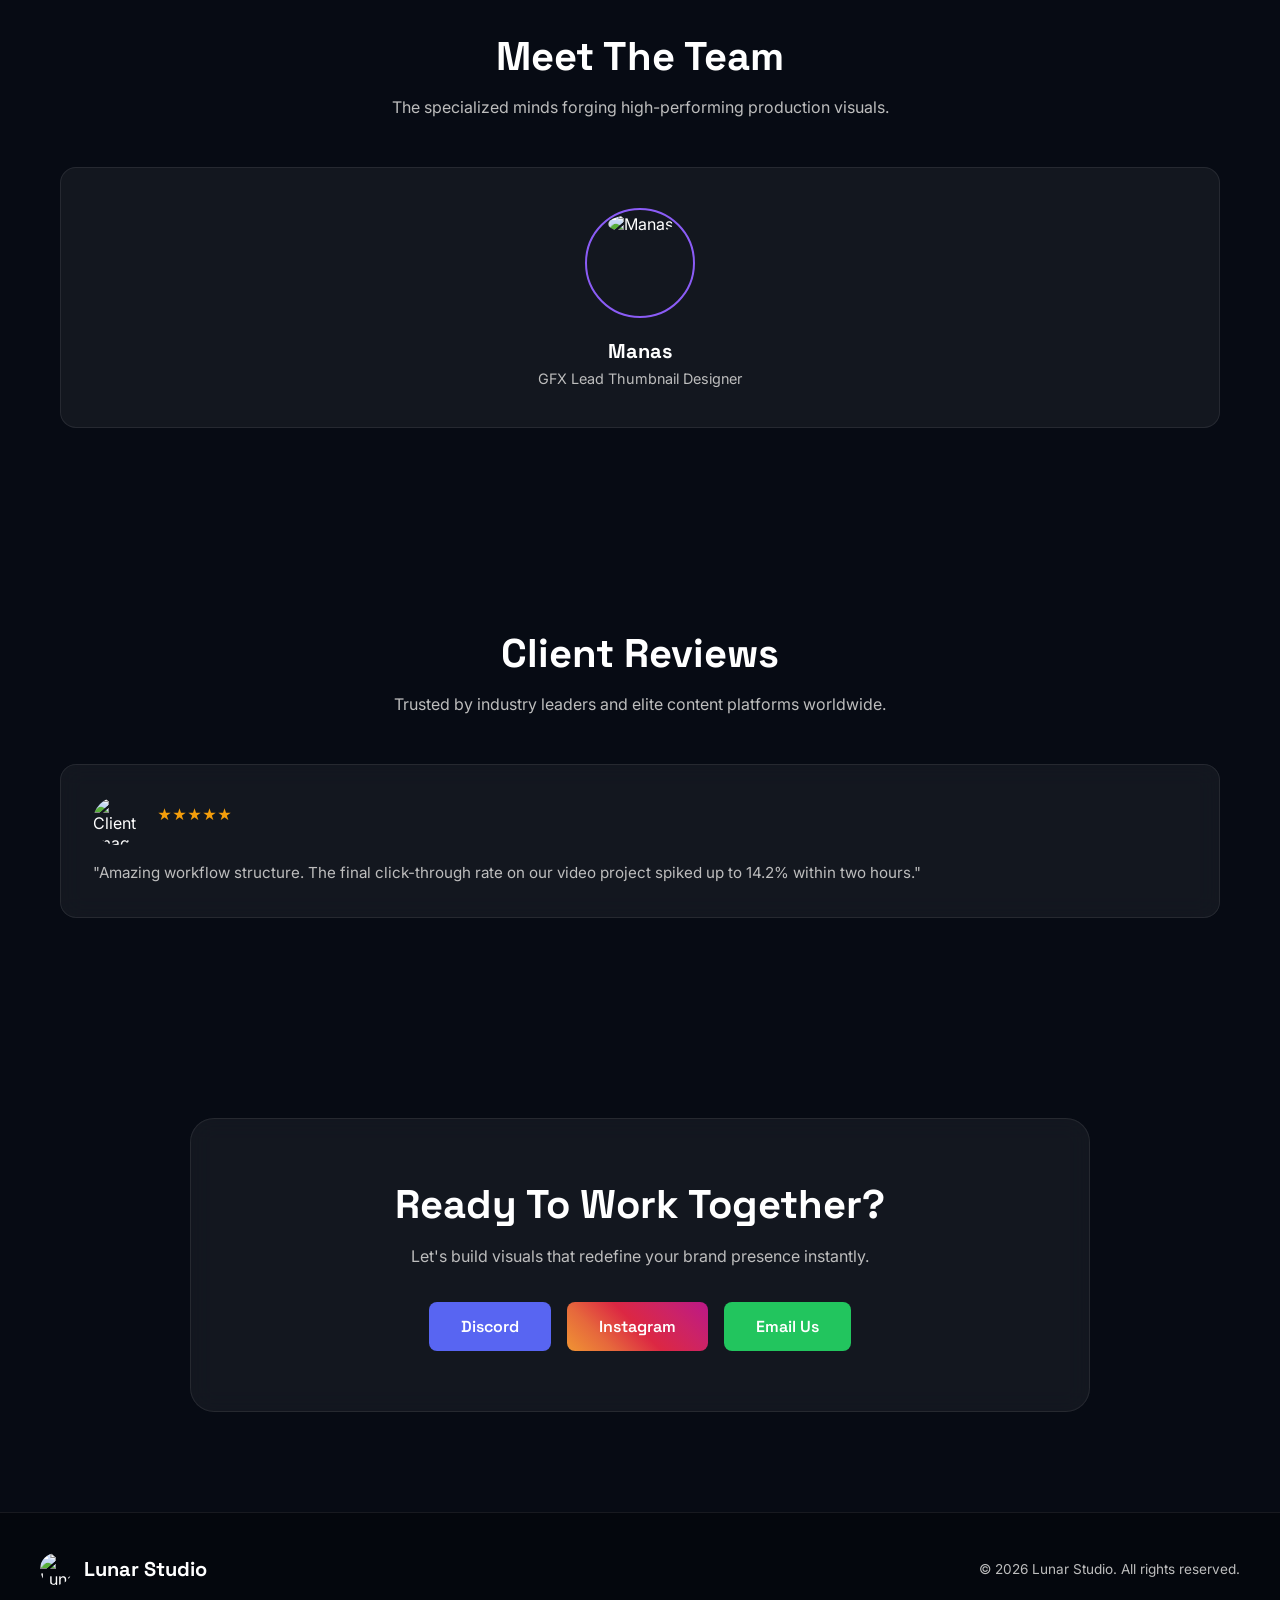
==== commit 02948697: "Update index.html" ====
--- a/index.html
+++ b/index.html
@@ -170,7 +170,7 @@
                 <img src="https://placehold.co/100x100/8b5cf6/ffffff?text=LUNAR" alt="Lunar Studio Logo" class="footer-logo logo-ref">
                 <span class="agency-name">Lunar Studio</span>
             </div>
-            <p class="copyright">&copy; 2026 Lunar Studio. All rights reserved. | 
+            <p class="copyright">&copy; 2026 Lunar Studio. All rights reserved.
         </div>
     </footer>
 
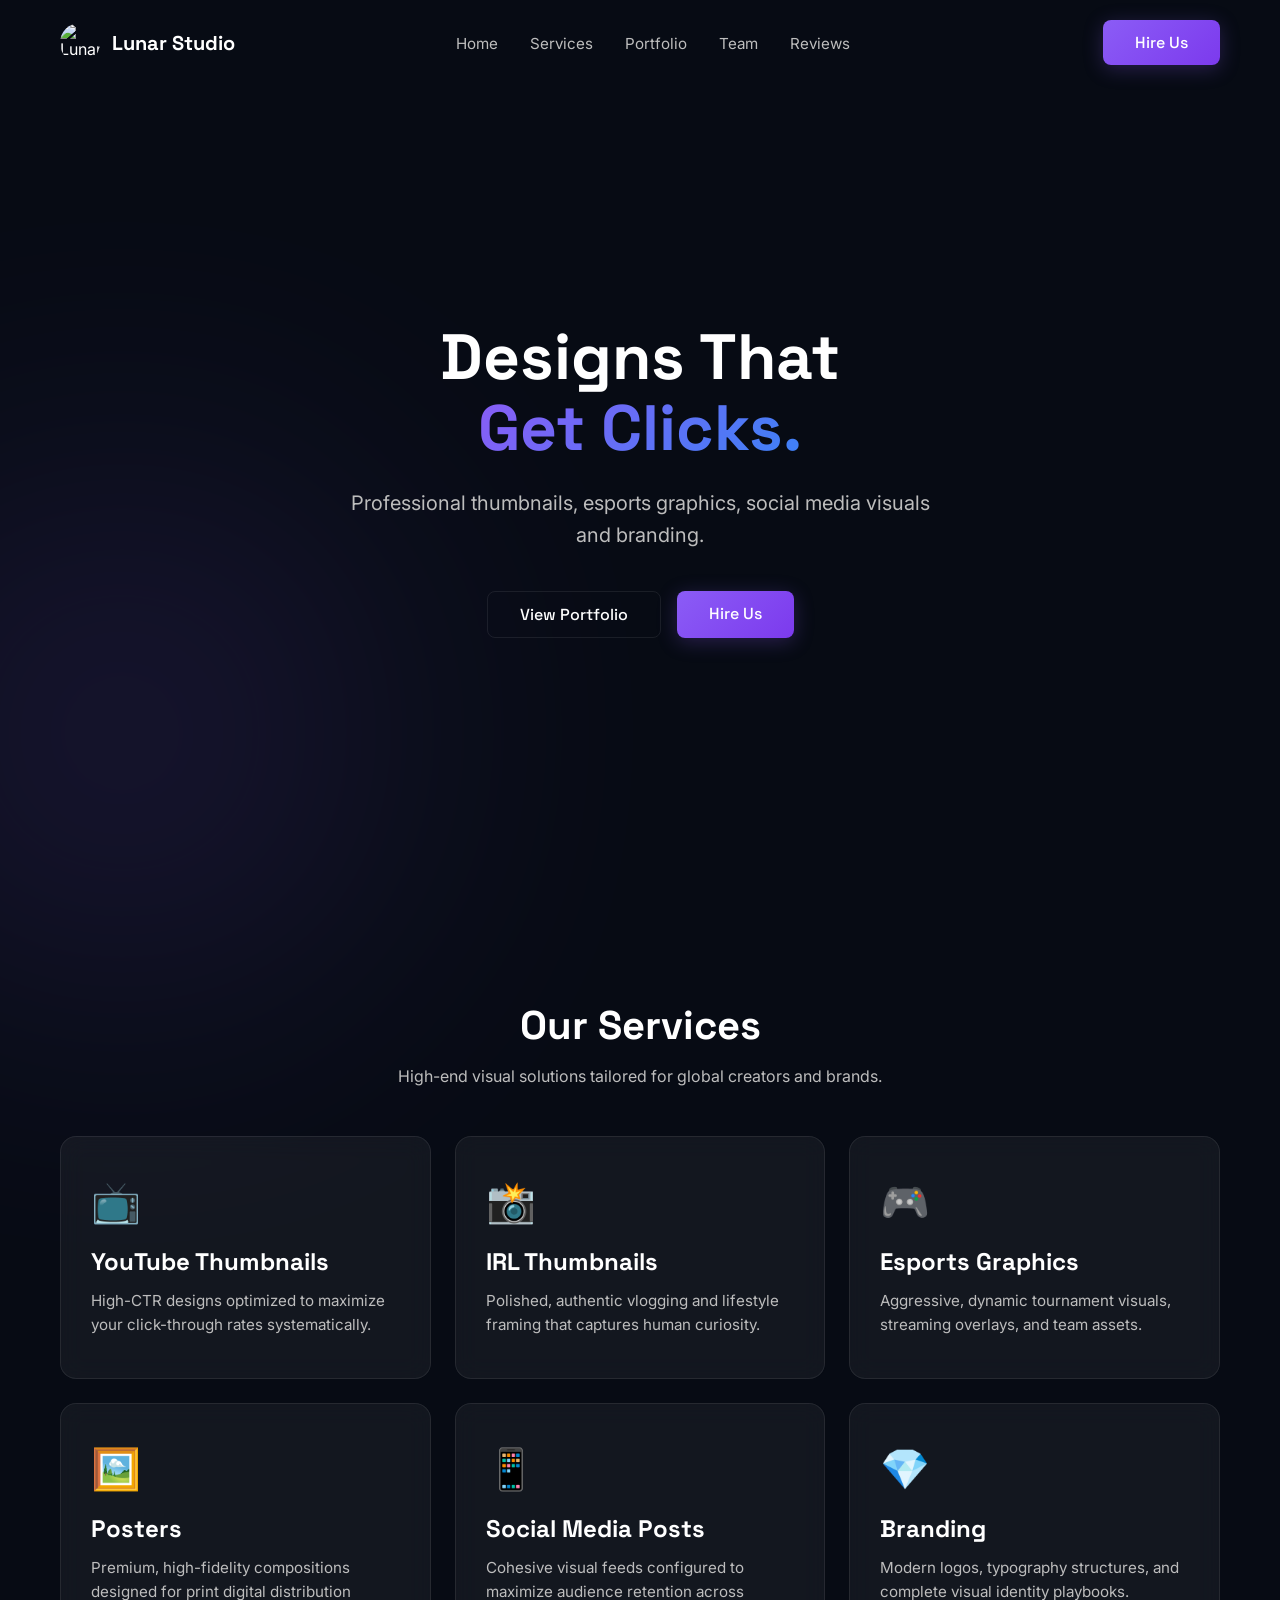
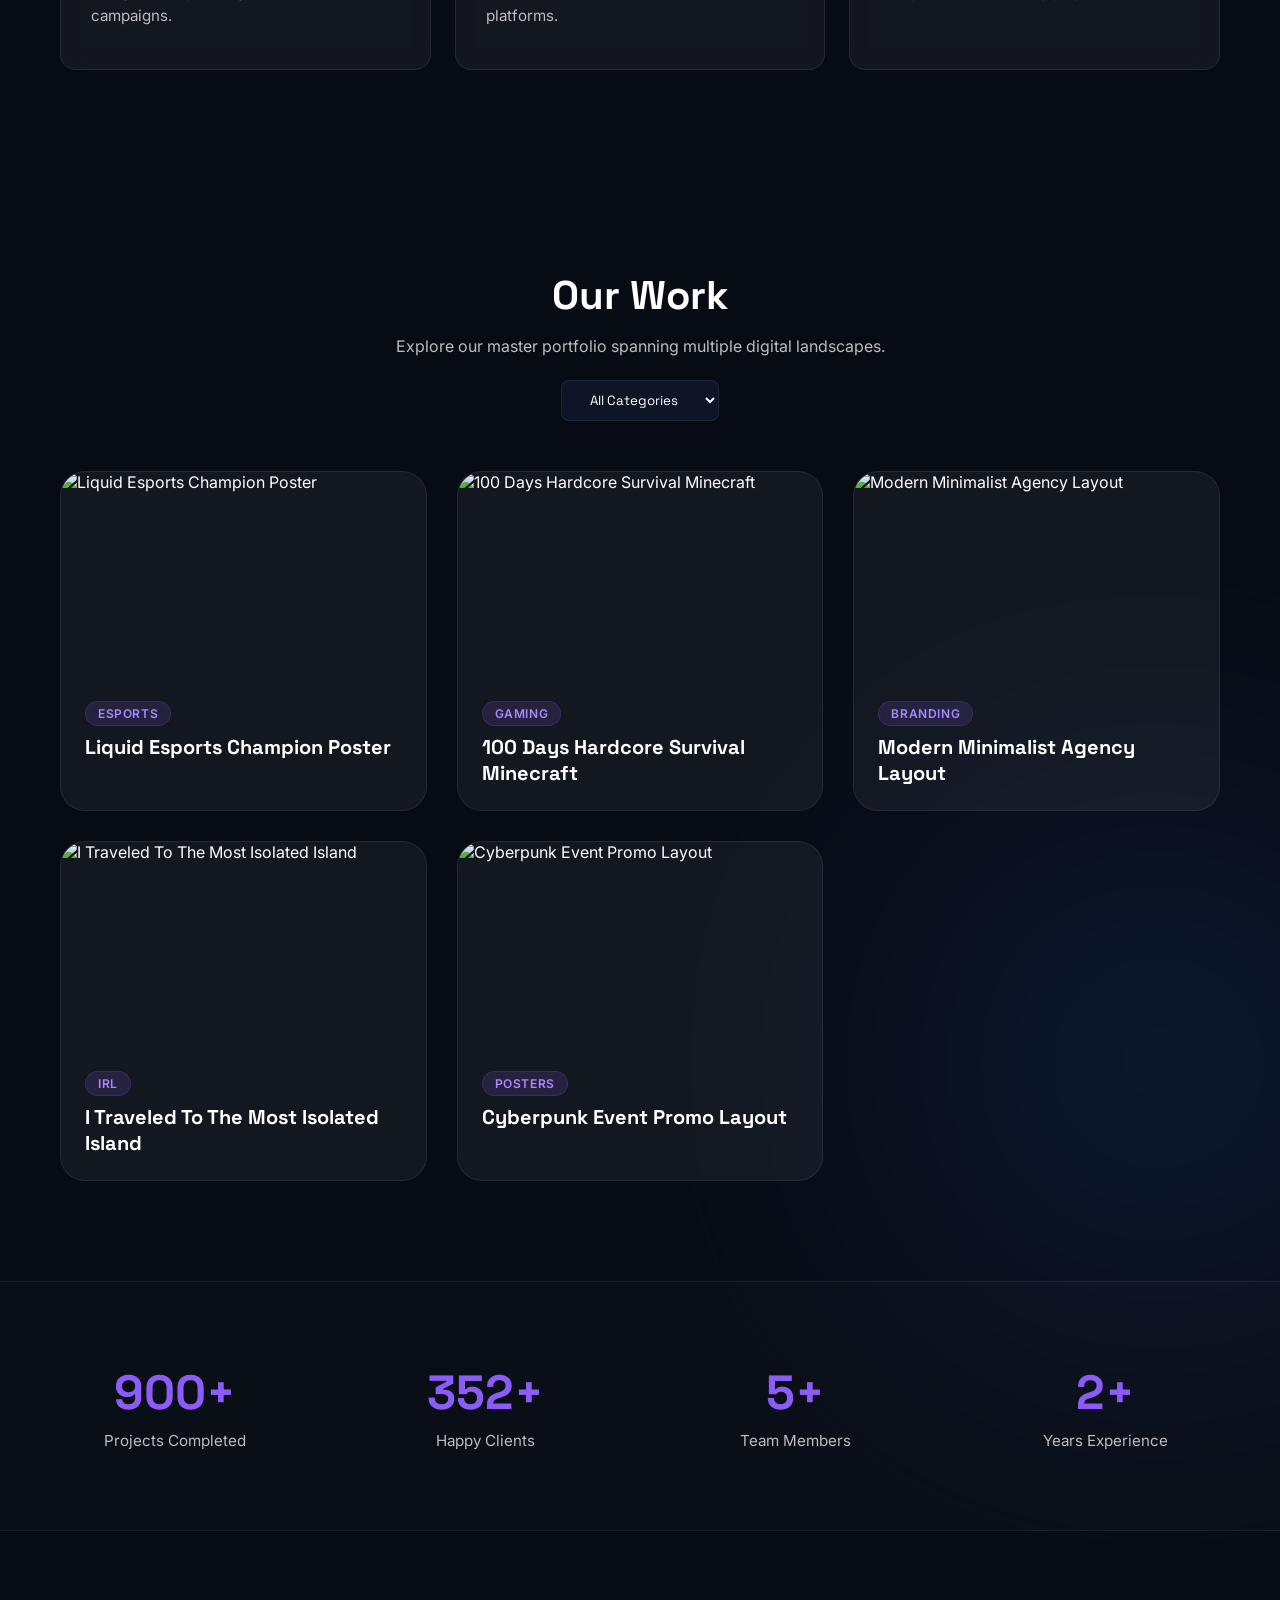
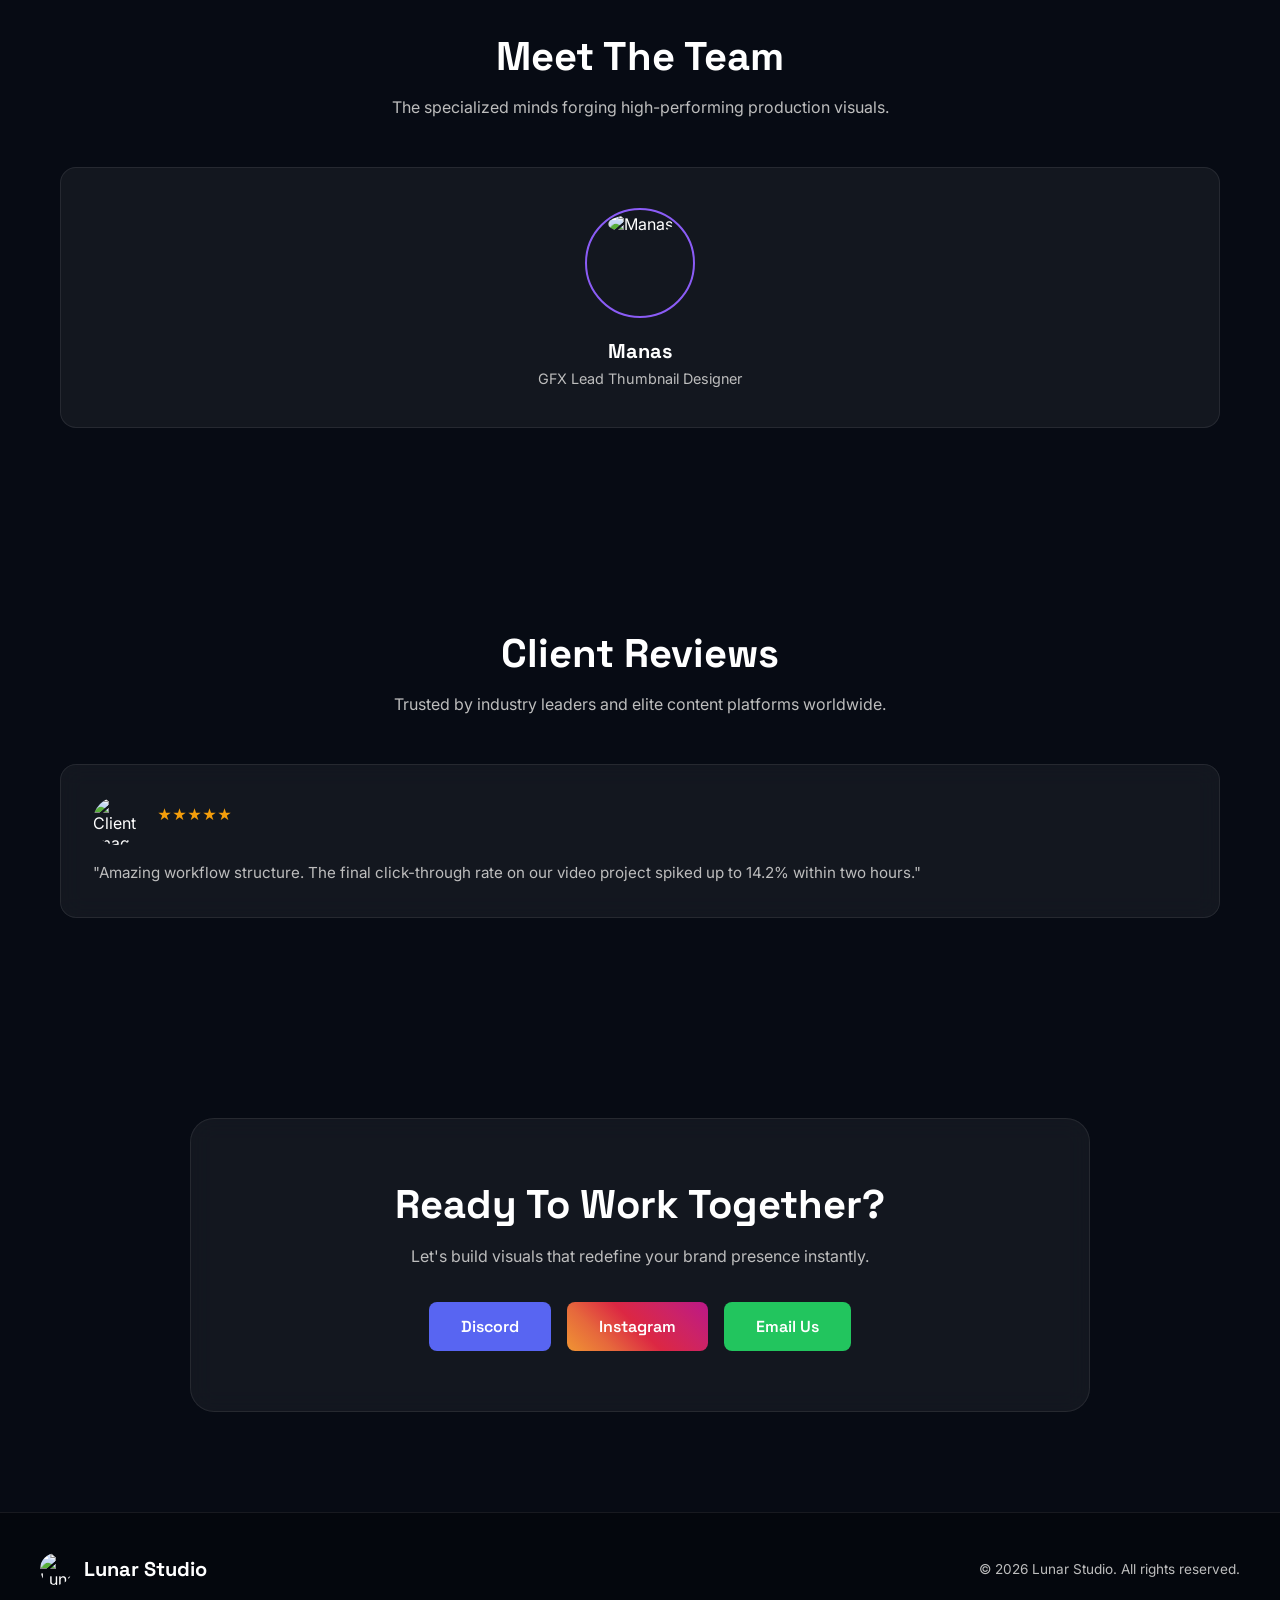
==== commit ad369792: "Update index.html" ====
--- a/index.html
+++ b/index.html
@@ -145,24 +145,17 @@
             </div>
     </section>
 
-      <!-- Contact Section -->
     <section id="contact" class="contact">
         <div class="contact-card">
             <h2>Ready To Work Together?</h2>
             <p>Let's build visuals that redefine your brand presence instantly.</p>
             <div class="contact-buttons">
-                <!-- Discord Server Invite Link -->
                 <a href="https://discord.gg/dJpyZ68eRt" target="_blank" rel="noopener noreferrer" class="btn-social discord">Discord</a>
-                
-                <!-- Instagram Profile Link -->
                 <a href="https://www.instagram.com/lunarstudiooo?igsh=M3kwbTF4eXU2NmFo" target="_blank" rel="noopener noreferrer" class="btn-social instagram">Instagram</a>
-                
-                <!-- Direct Email Action Link -->
                 <a href="mailto:officailluanarstudio@gmail.com" class="btn-social email">Email Us</a>
             </div>
         </div>
     </section>
-
 
     <footer class="footer">
         <div class="footer-container">
@@ -170,7 +163,7 @@
                 <img src="https://placehold.co/100x100/8b5cf6/ffffff?text=LUNAR" alt="Lunar Studio Logo" class="footer-logo logo-ref">
                 <span class="agency-name">Lunar Studio</span>
             </div>
-            <p class="copyright">&copy; 2026 Lunar Studio. All rights reserved.
+            <p class="copyright">&copy; 2026 Lunar Studio. All rights reserved.</p>
         </div>
     </footer>
 
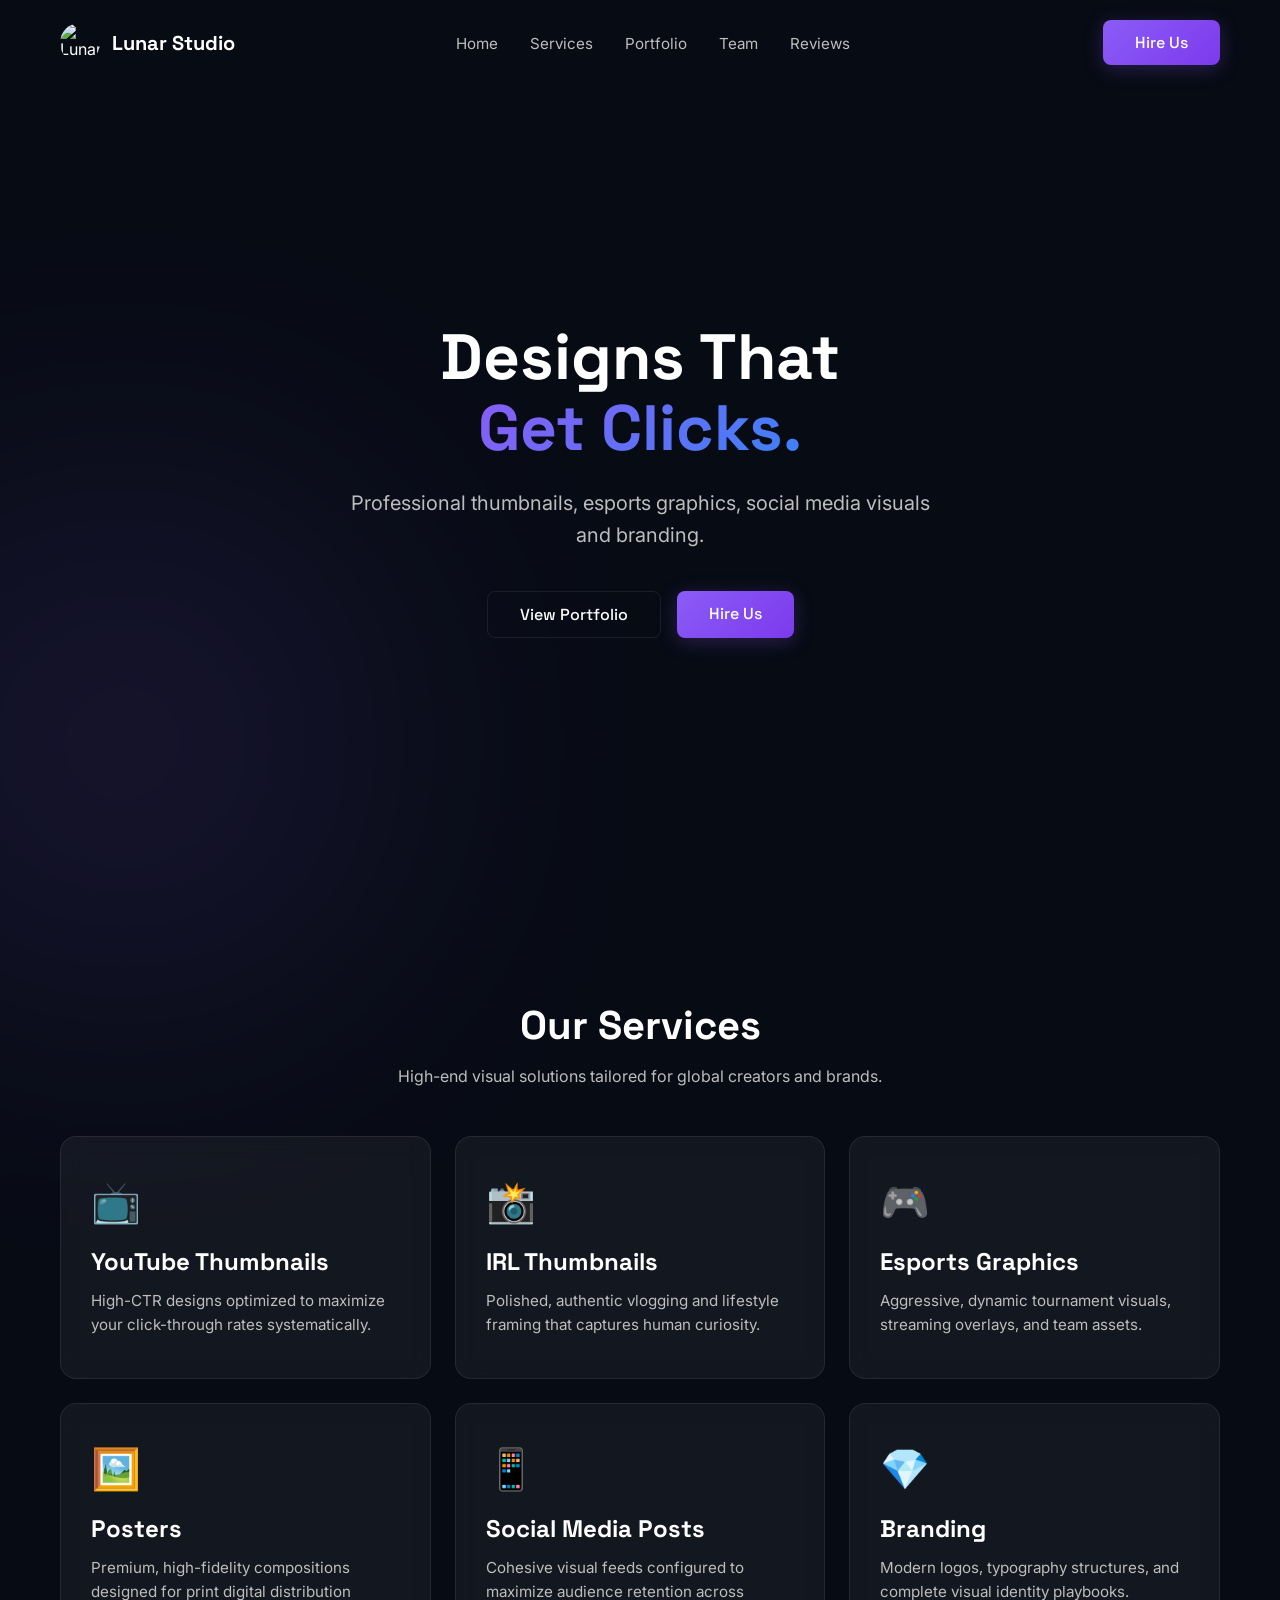
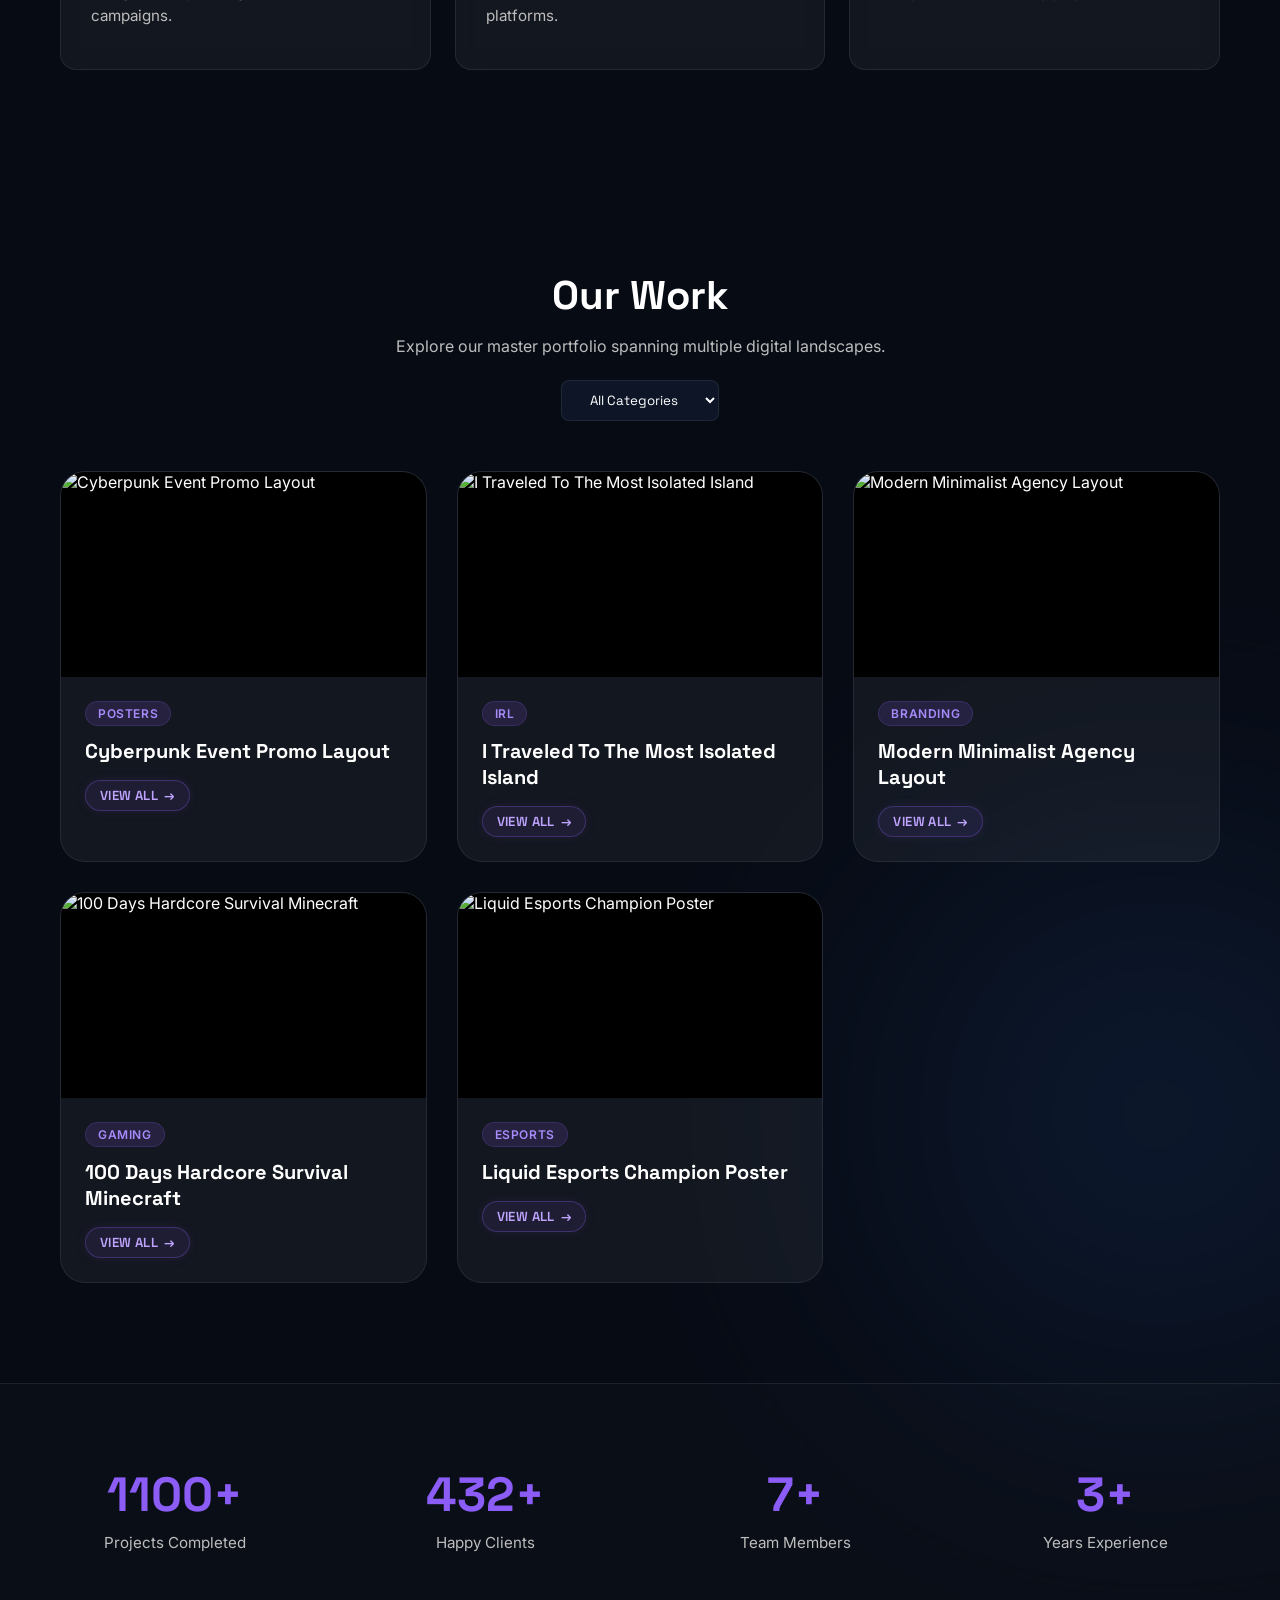
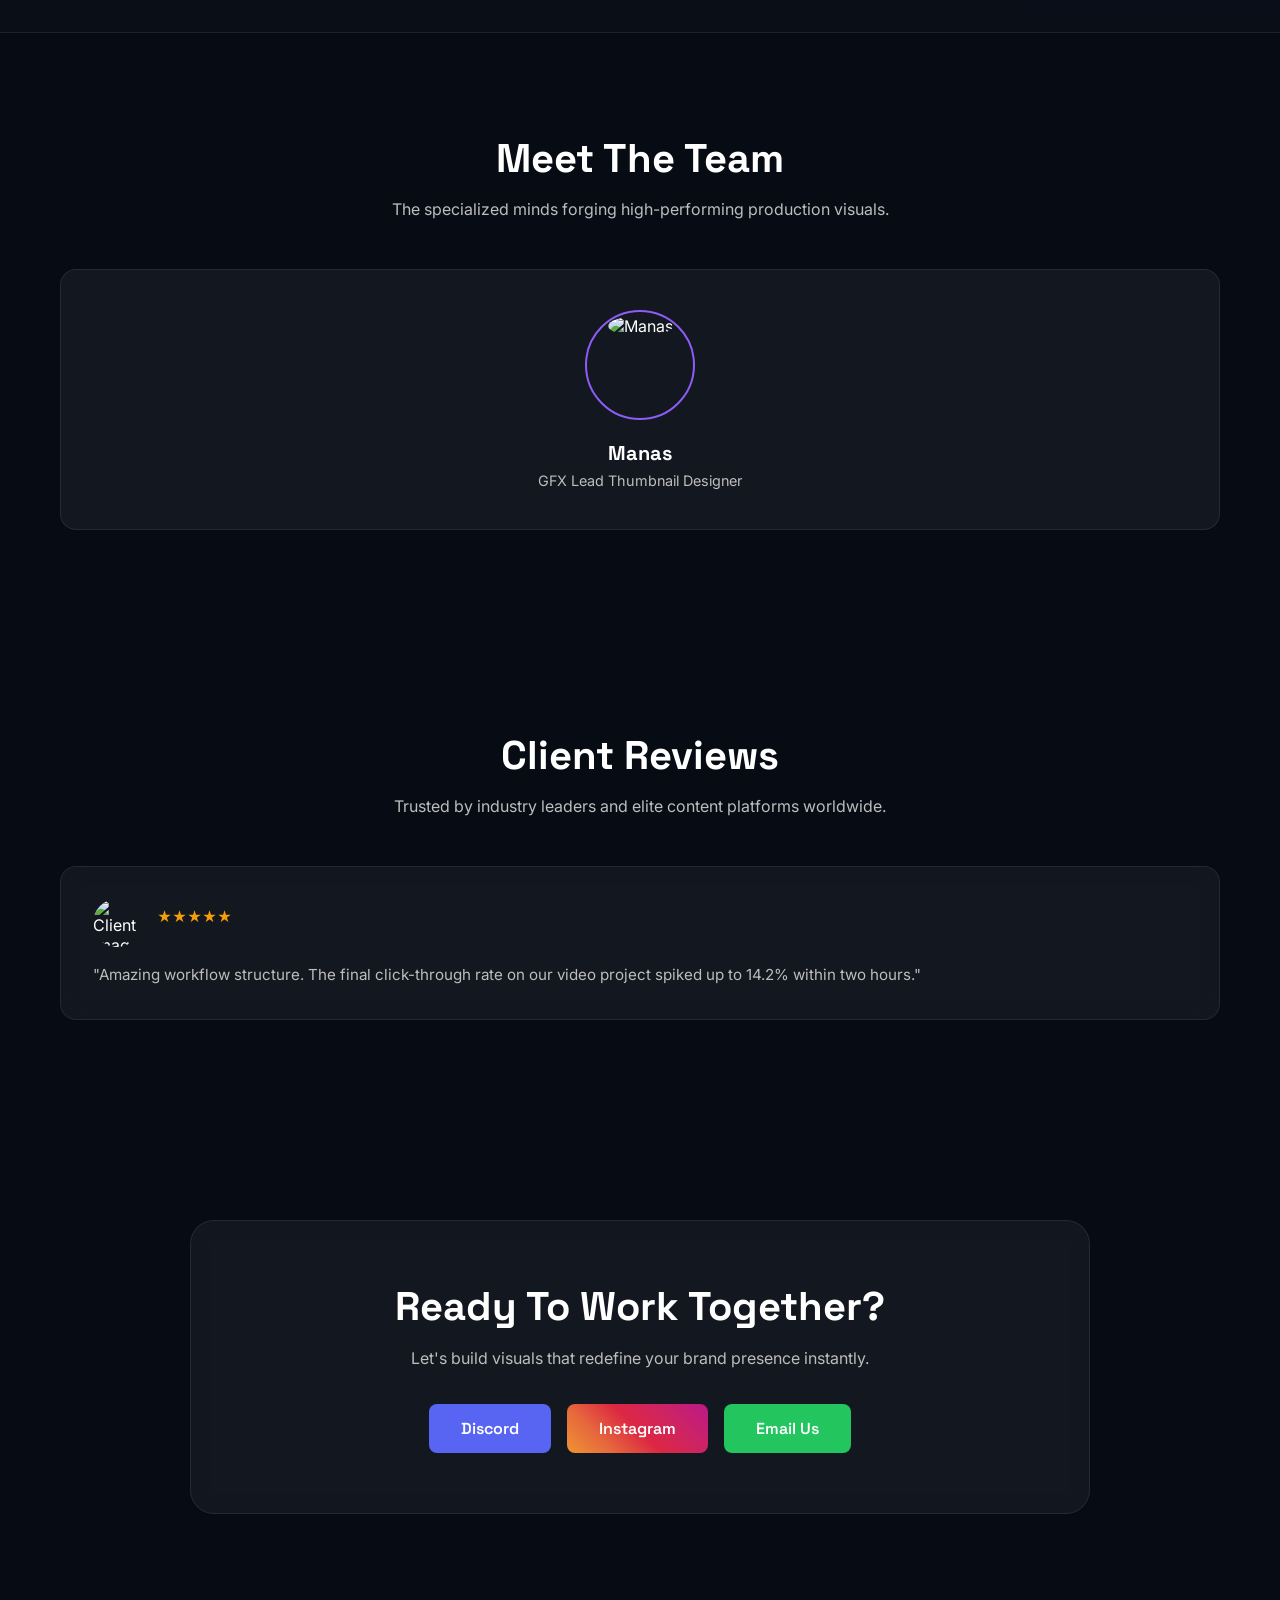
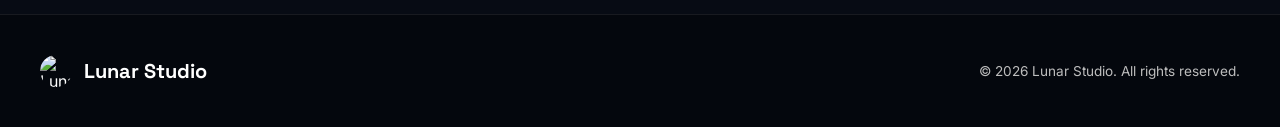
==== commit dd065ff6: "Update index.html" ====
--- a/index.html
+++ b/index.html
@@ -8,6 +8,8 @@
     <link rel="preconnect" href="https://fonts.gstatic.com" crossorigin>
     <link href="https://fonts.googleapis.com/css2?family=Inter:wght@400;500;600&family=Space+Grotesk:wght@500;700&display=swap" rel="stylesheet">
     <link rel="stylesheet" href="style.css">
+    <link rel="icon" type="image/x-icon" href="assets/favicon.ico">
+    
 </head>
 <body>
 
--- a/style.css
+++ b/style.css
@@ -279,29 +279,33 @@
     transition: opacity 0.4s ease, transform 0.4s ease;
 }
 
+/* FIXED 16:9 RATIO AND IMAGE FILL: This stops cropping and shows your entire thumbnail perfectly! */
 .portfolio-thumb-wrapper {
     width: 100%;
     aspect-ratio: 16 / 9;
     overflow: hidden;
     position: relative;
+    background: #000;
 }
 
 .portfolio-card img {
     width: 100%;
     height: 100%;
-    object-fit: cover;
+    object-fit: cover; /* Ensures total seamless 16:9 display space fill */
+    display: block;
     transition: transform 0.5s ease;
 }
 
 .portfolio-card:hover img {
-    transform: scale(1.06);
+    transform: scale(1.04);
 }
 
 .portfolio-info {
     padding: 24px;
     display: flex;
     flex-direction: column;
-    gap: 8px;
+    gap: 12px;
+    position: relative;
 }
 
 .badge {
@@ -317,7 +321,45 @@
     border: 1px solid rgba(139, 92, 246, 0.2);
 }
 
-.portfolio-info h3 { font-size: 1.25rem; }
+.portfolio-info h3 { font-size: 1.25rem; color: var(--text-main); }
+
+/* GLOWING ACTION BADGE: Added beautifully inside your unchanged text wrapper */
+.view-all-badge-link {
+    align-self: flex-start;
+    margin-top: 4px;
+    text-decoration: none;
+    font-family: var(--font-heading);
+    font-size: 0.82rem;
+    font-weight: 600;
+    color: #c0a5ff;
+    background: rgba(139, 92, 246, 0.1);
+    border: 1px solid rgba(139, 92, 246, 0.3);
+    padding: 6px 14px;
+    border-radius: 50px;
+    text-transform: uppercase;
+    letter-spacing: 0.03em;
+    display: inline-flex;
+    align-items: center;
+    gap: 6px;
+    transition: all 0.2s ease;
+    box-shadow: 0 0 12px rgba(139, 92, 246, 0.1);
+}
+
+.arrow-glow {
+    transition: transform 0.2s ease;
+}
+
+/* Neon Shadow Glow Aura Throw on Card Hover */
+.portfolio-card:hover .view-all-badge-link {
+    background: var(--primary);
+    color: #ffffff;
+    border-color: #d8ccff;
+    box-shadow: 0 0 18px rgba(139, 92, 246, 0.7);
+}
+
+.portfolio-card:hover .arrow-glow {
+    transform: translateX(3px);
+}
 
 /* Stats Engine Elements */
 .stats { padding: 80px 20px; background: rgba(255,255,255,0.01); border-top: 1px solid var(--border); border-bottom: 1px solid var(--border); }
@@ -413,3 +455,11 @@
     .nav-links.active { left: 0; }
     .footer-container { flex-direction: column; text-align: center; }
 }
+
+@media (max-width: 480px) {
+    .view-all-badge-link {
+        width: 100%;
+        justify-content: center;
+    }
+}
+
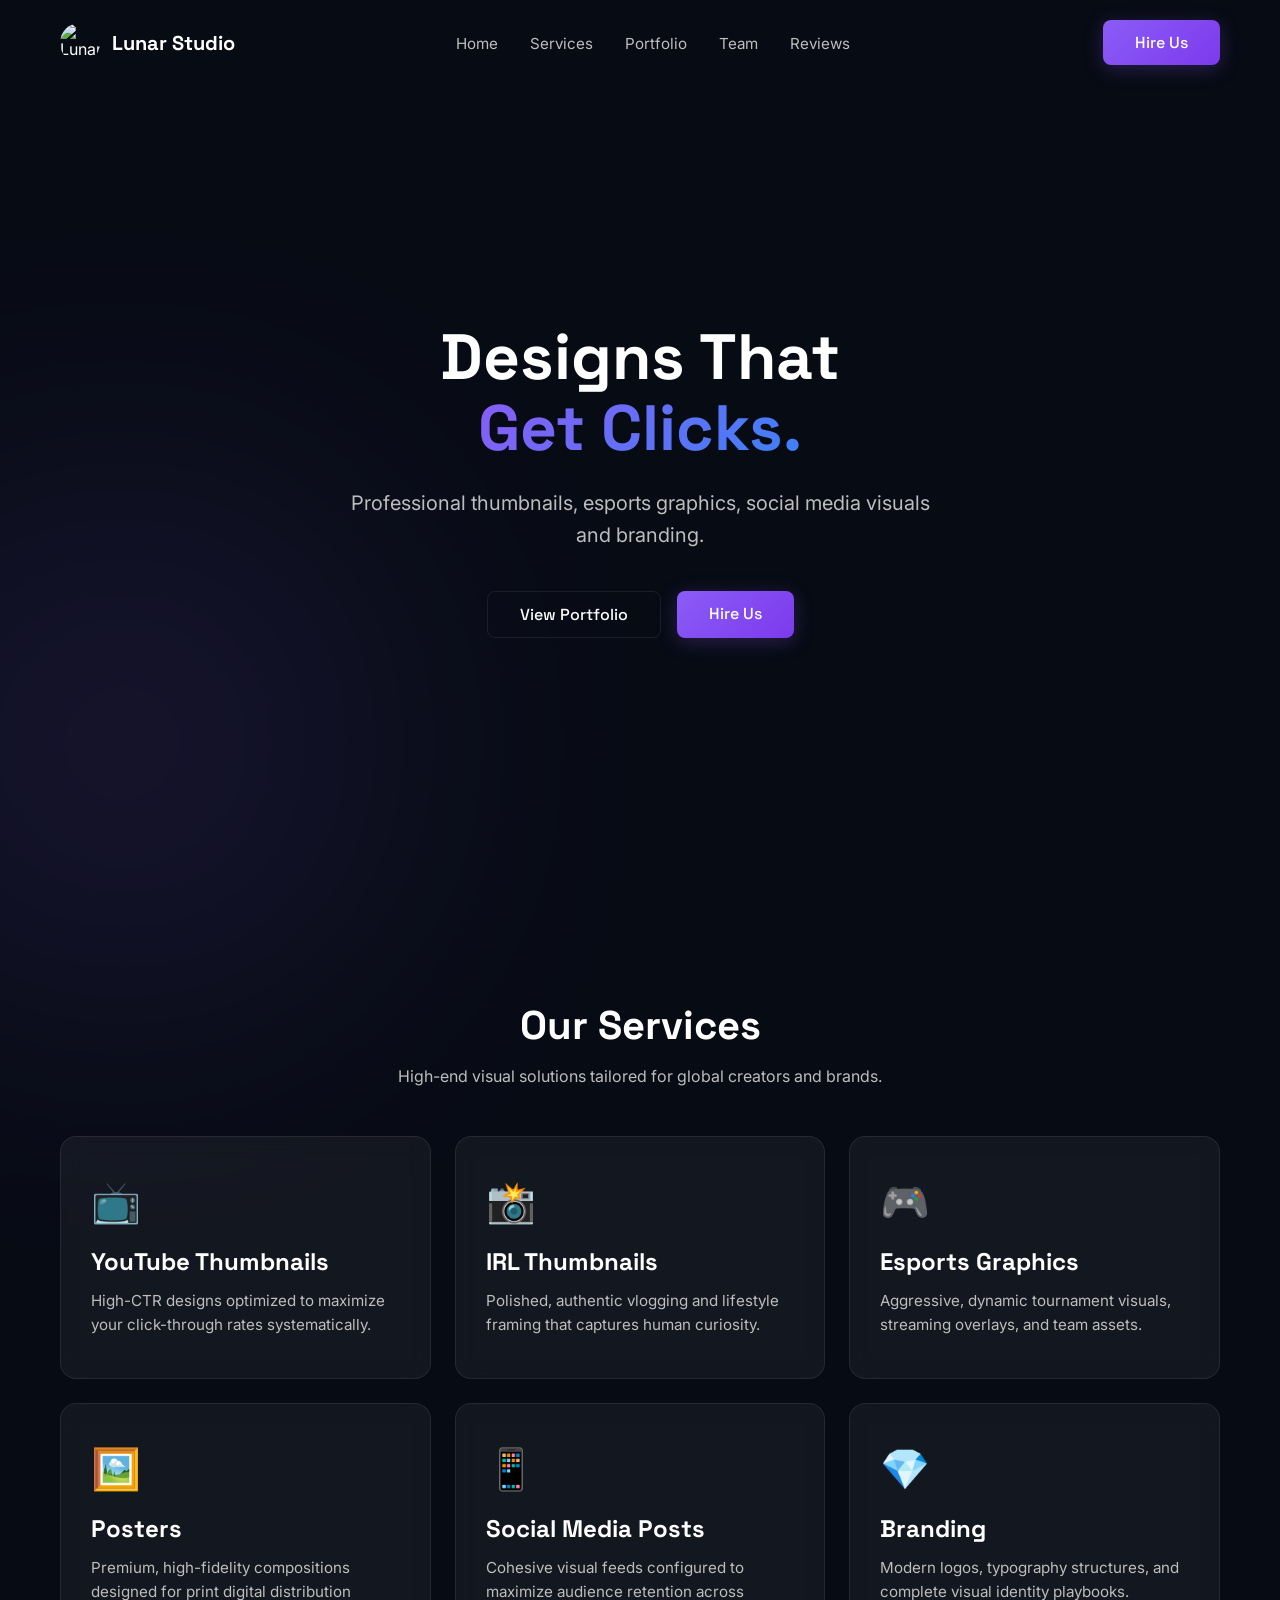
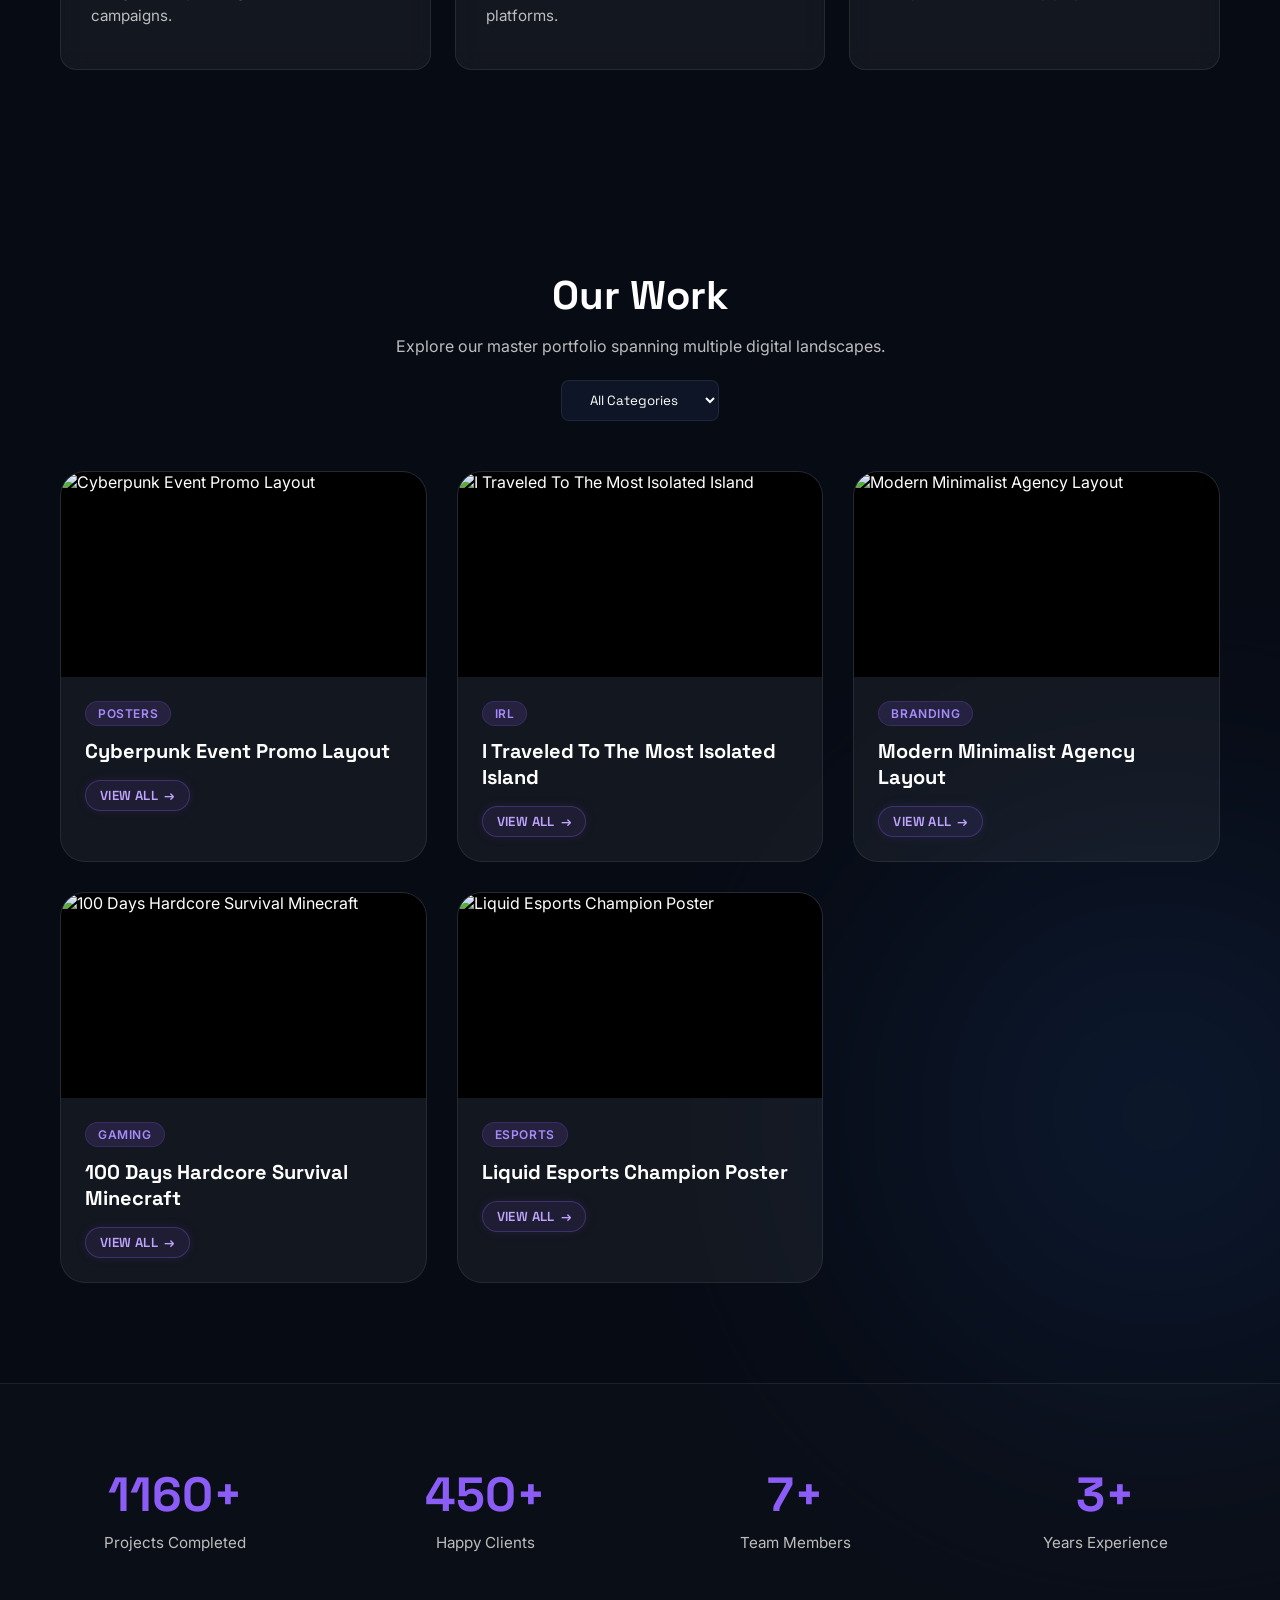
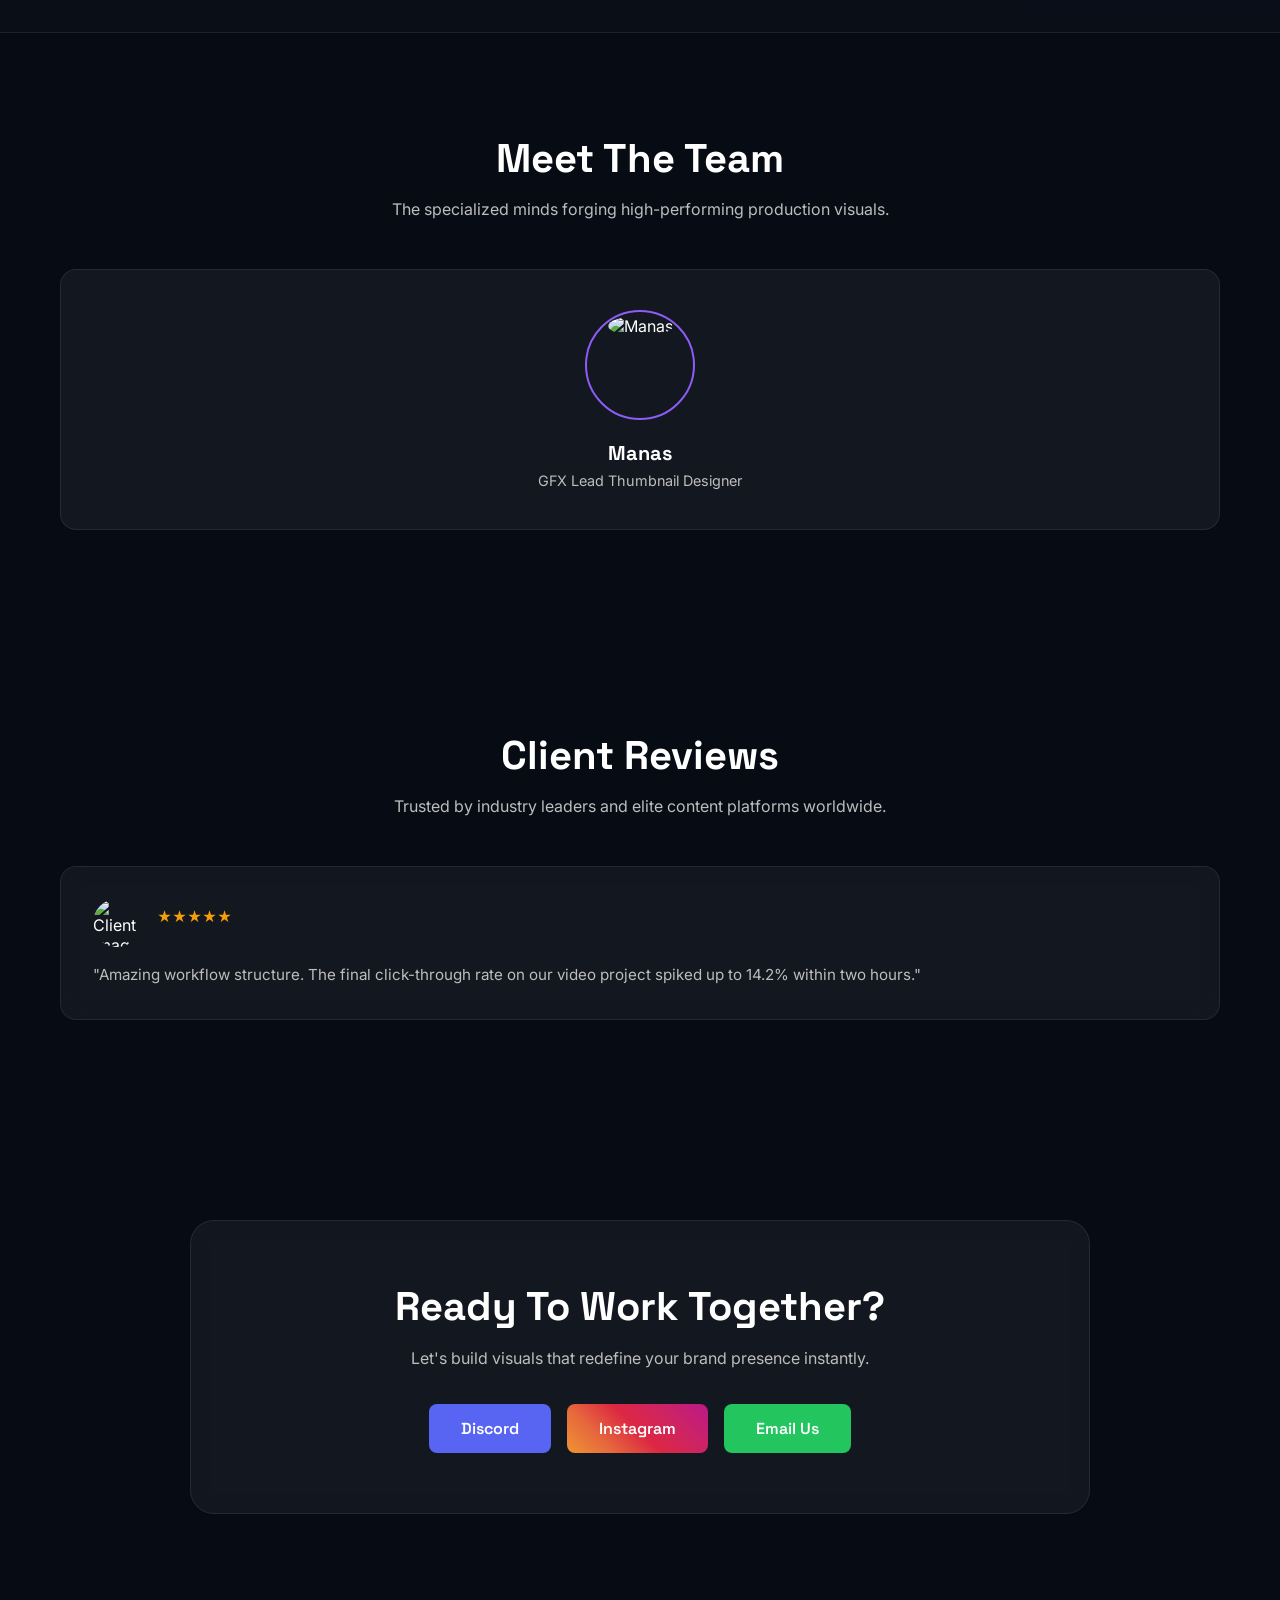
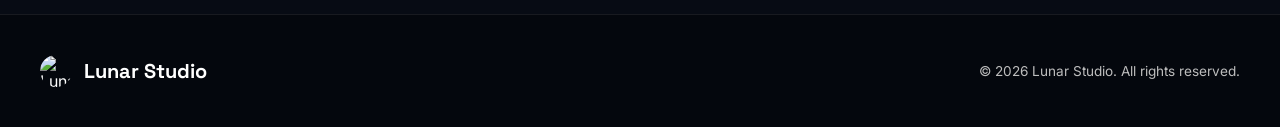
==== commit a6d8f597: "Update index.html" ====
--- a/index.html
+++ b/index.html
@@ -180,6 +180,6 @@
         </div>
     </div>
 
-    <script src="script.js"></script>
+    <script type="module" src="script.js"></script>
 </body>
 </html>
